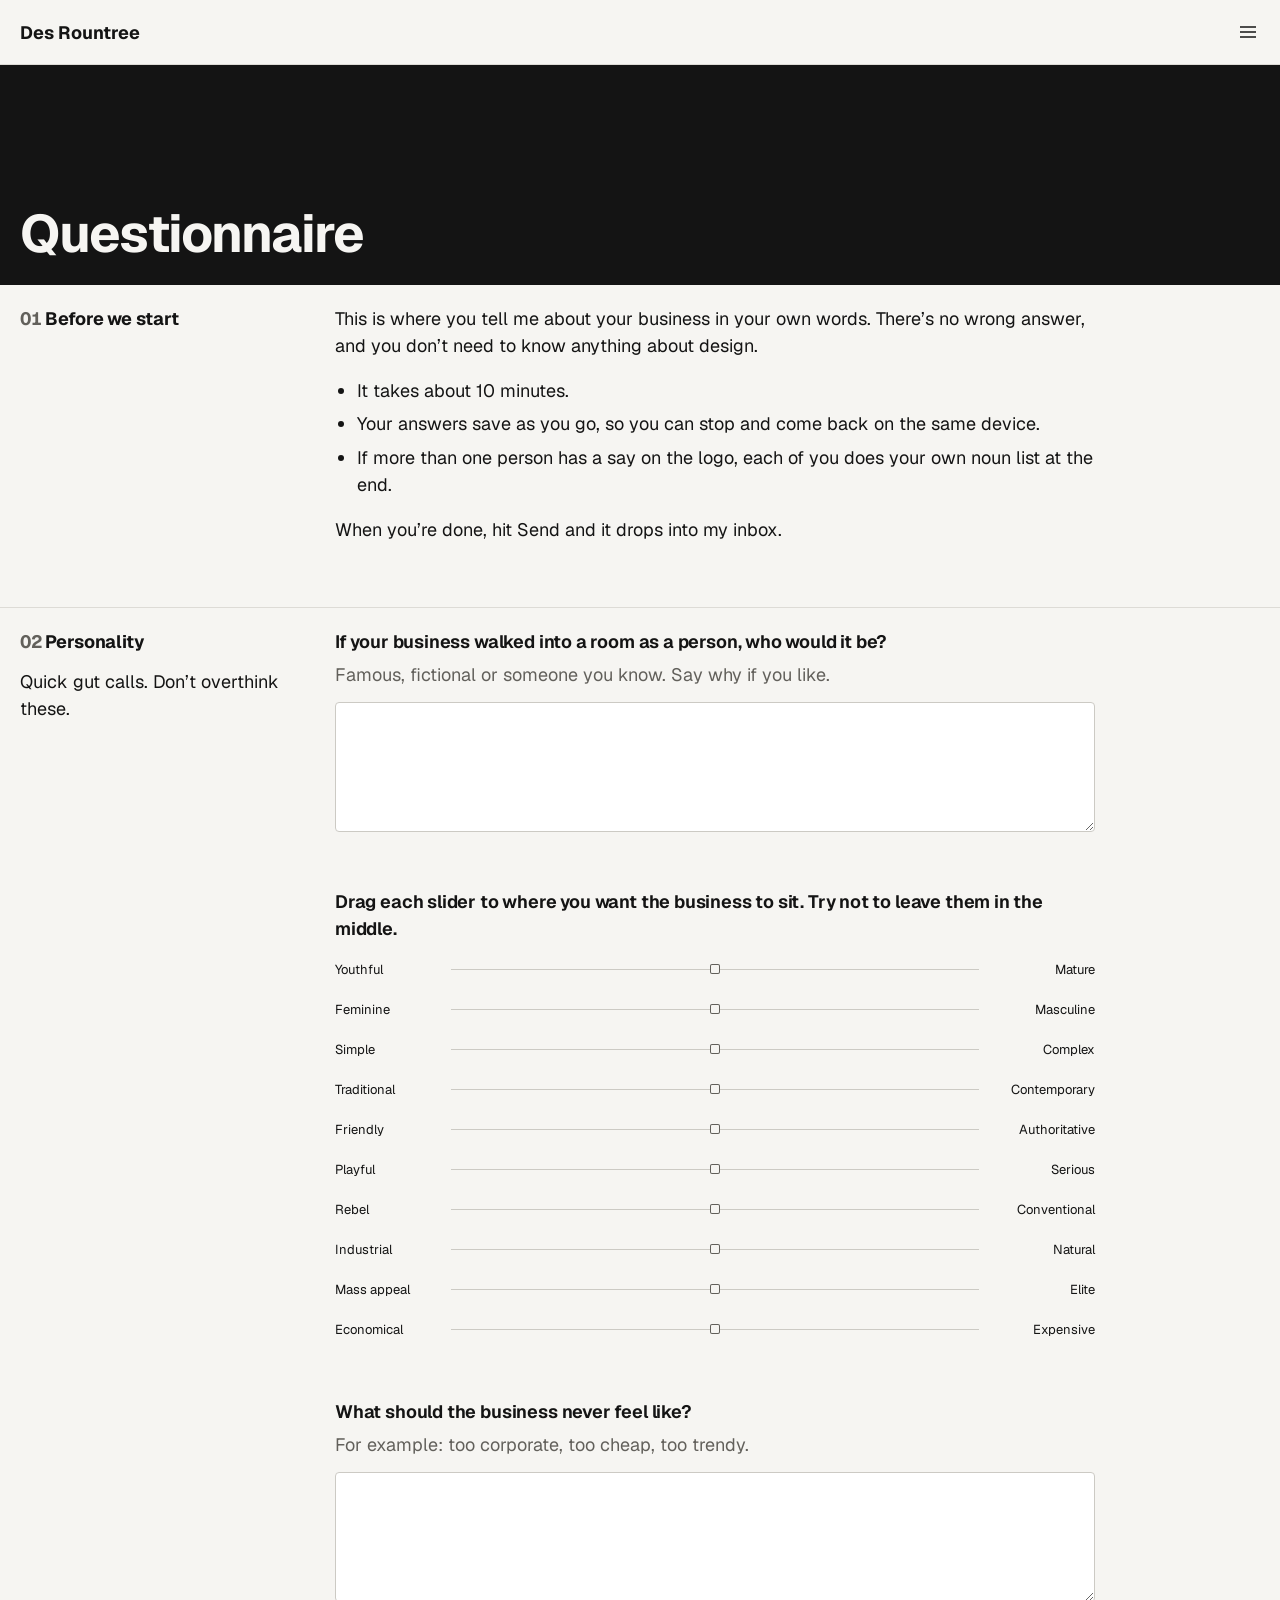
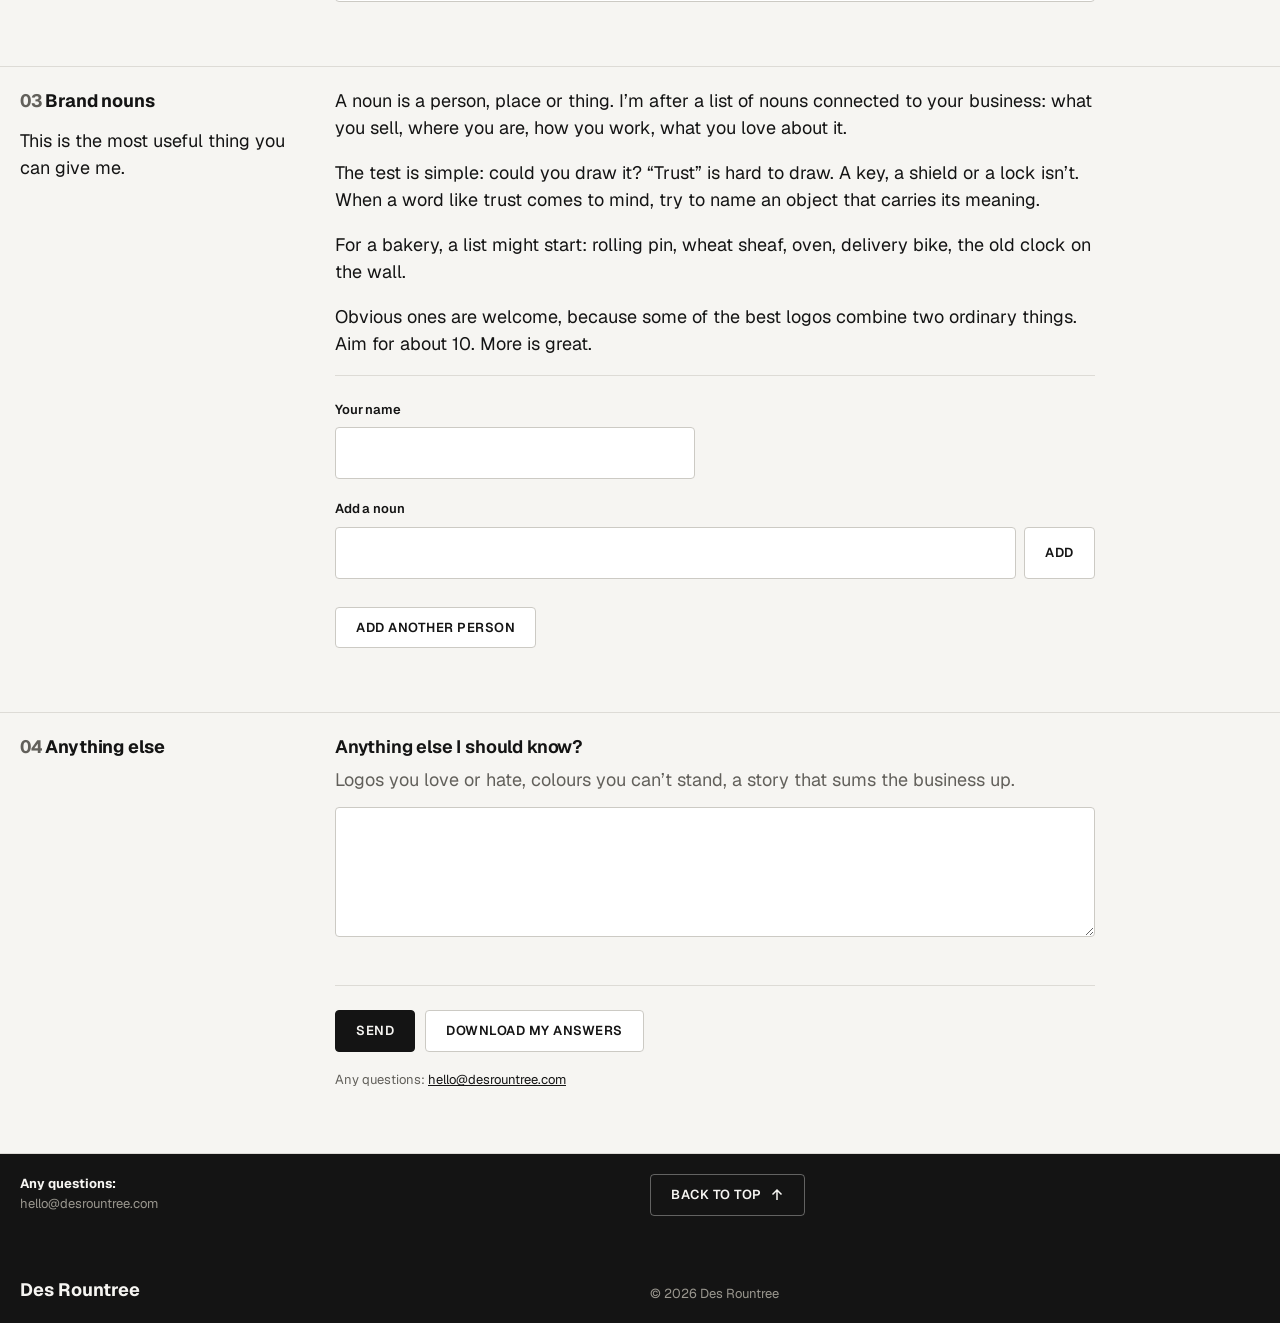
==== homework.html @ e690d0f8 "Three generic links: full, homework, meeting (demo retired) Co-Authored-By: Claude Opus 5.5 <noreply" ====
<!doctype html>
<html lang="en-AU">
<head>
<meta charset="utf-8">
<meta name="viewport" content="width=device-width, initial-scale=1">
<title>Questionnaire | Des Rountree</title>
<meta name="robots" content="noindex, nofollow">
<link rel="stylesheet" href="css/tokens.css"><link rel="stylesheet" href="css/guidelines.css"><link rel="stylesheet" href="css/questionnaire.css">
</head>
<body class="q-page q-page--homework">
<aside class="sidebar" id="sidebar"><div class="topbar"><a class="sidebar__logo" href="#page-header"><span class="logo-text">Des Rountree</span></a><button class="menu-toggle" aria-expanded="false" aria-controls="sidebar-panel" aria-label="Menu"><svg class="icon-open" viewBox="0 0 22 22" fill="none" stroke="currentColor" stroke-width="1.6" aria-hidden="true"><path d="M3 6h16M3 11h16M3 16h16"/></svg><svg class="icon-close" viewBox="0 0 22 22" fill="none" stroke="currentColor" stroke-width="1.6" aria-hidden="true"><path d="M5 5l12 12M17 5L5 17"/></svg></button></div><div class="sidebar__panel" id="sidebar-panel"><div class="docmeta"><p class="docmeta__title">Questionnaire</p><p class="q-saved" aria-live="polite"></p></div><nav class="nav" aria-label="Chapters"><ul><li class="nav__item is-active is-expanded"><div class="nav__head"><a class="nav__row" href="#page-header" aria-current="page"><span class="nav__num">01</span><span class="nav__sep">/</span><span class="nav__label">Questionnaire</span></a><button class="nav__chev" aria-expanded="true" aria-label="Show chapters"><svg viewBox="0 0 12 12" fill="none" stroke="currentColor" stroke-width="1.5" aria-hidden="true"><path d="M2 4.5l4 4 4-4"/></svg></button></div><ul class="nav__sub"><li><a href="#before-we-start">Before we start</a></li><li><a href="#personality">Personality</a></li><li><a href="#brand-nouns">Brand nouns</a></li><li><a href="#anything-else">Anything else</a></li></ul></li></ul></nav></div></aside>
<main class="content" id="main">
<header class="page-header" id="page-header"><div class="wrap"><h1>Questionnaire</h1></div></header>
<form class="qform" id="qform" novalidate autocomplete="off">
<section class="row q-chapter" id="before-we-start"><div class="wrap grid"><div class="row__text"><h2><span class="q-chapter__num">01</span> Before we start</h2></div><div class="row__block q-steps"><div class="q-step" data-step tabindex="-1"><p class="q-text">This is where you tell me about your business in your own words. There’s no wrong answer, and you don’t need to know anything about design.</p><ul class="q-bullets"><li>It takes about 10 minutes.</li><li>Your answers save as you go, so you can stop and come back on the same device.</li><li>If more than one person has a say on the logo, each of you does your own noun list at the end.</li></ul><p class="q-text">When you’re done, hit Send and it drops into my inbox.</p></div></div></div></section>
<section class="row q-chapter" id="personality"><div class="wrap grid"><div class="row__text"><h2><span class="q-chapter__num">02</span> Personality</h2><p class="q-intro">Quick gut calls. Don’t overthink these.</p></div><div class="row__block q-steps"><div class="q-step" data-step tabindex="-1"><div class="q-field"><label class="q-label" for="q-person">If your business walked into a room as a person, who would it be?</label><p class="q-hint" id="q-person-hint">Famous, fictional or someone you know. Say why if you like.</p><textarea id="q-person" name="person" rows="4" aria-describedby="q-person-hint"></textarea></div></div><div class="q-step" data-step tabindex="-1"><fieldset class="q-field"><legend class="q-label">Drag each slider to where you want the business to sit. Try not to leave them in the middle.</legend><div class="sliders q-sliders"><div class="slider q-slider is-untouched" style="--v: 50%"><span class="slider__label" id="q-sliders-0-l">Youthful</span><span class="slider__track q-range-wrap"><input class="q-range" type="range" min="0" max="100" step="1" value="50" name="sliders-0" data-left="Youthful" data-right="Mature" aria-labelledby="q-sliders-0-l q-sliders-0-r"><span class="slider__fill"></span><span class="slider__marker"></span><span class="q-range__pad" aria-hidden="true"></span></span><span class="slider__label slider__label--right" id="q-sliders-0-r">Mature</span></div><div class="slider q-slider is-untouched" style="--v: 50%"><span class="slider__label" id="q-sliders-1-l">Feminine</span><span class="slider__track q-range-wrap"><input class="q-range" type="range" min="0" max="100" step="1" value="50" name="sliders-1" data-left="Feminine" data-right="Masculine" aria-labelledby="q-sliders-1-l q-sliders-1-r"><span class="slider__fill"></span><span class="slider__marker"></span><span class="q-range__pad" aria-hidden="true"></span></span><span class="slider__label slider__label--right" id="q-sliders-1-r">Masculine</span></div><div class="slider q-slider is-untouched" style="--v: 50%"><span class="slider__label" id="q-sliders-2-l">Simple</span><span class="slider__track q-range-wrap"><input class="q-range" type="range" min="0" max="100" step="1" value="50" name="sliders-2" data-left="Simple" data-right="Complex" aria-labelledby="q-sliders-2-l q-sliders-2-r"><span class="slider__fill"></span><span class="slider__marker"></span><span class="q-range__pad" aria-hidden="true"></span></span><span class="slider__label slider__label--right" id="q-sliders-2-r">Complex</span></div><div class="slider q-slider is-untouched" style="--v: 50%"><span class="slider__label" id="q-sliders-3-l">Traditional</span><span class="slider__track q-range-wrap"><input class="q-range" type="range" min="0" max="100" step="1" value="50" name="sliders-3" data-left="Traditional" data-right="Contemporary" aria-labelledby="q-sliders-3-l q-sliders-3-r"><span class="slider__fill"></span><span class="slider__marker"></span><span class="q-range__pad" aria-hidden="true"></span></span><span class="slider__label slider__label--right" id="q-sliders-3-r">Contemporary</span></div><div class="slider q-slider is-untouched" style="--v: 50%"><span class="slider__label" id="q-sliders-4-l">Friendly</span><span class="slider__track q-range-wrap"><input class="q-range" type="range" min="0" max="100" step="1" value="50" name="sliders-4" data-left="Friendly" data-right="Authoritative" aria-labelledby="q-sliders-4-l q-sliders-4-r"><span class="slider__fill"></span><span class="slider__marker"></span><span class="q-range__pad" aria-hidden="true"></span></span><span class="slider__label slider__label--right" id="q-sliders-4-r">Authoritative</span></div><div class="slider q-slider is-untouched" style="--v: 50%"><span class="slider__label" id="q-sliders-5-l">Playful</span><span class="slider__track q-range-wrap"><input class="q-range" type="range" min="0" max="100" step="1" value="50" name="sliders-5" data-left="Playful" data-right="Serious" aria-labelledby="q-sliders-5-l q-sliders-5-r"><span class="slider__fill"></span><span class="slider__marker"></span><span class="q-range__pad" aria-hidden="true"></span></span><span class="slider__label slider__label--right" id="q-sliders-5-r">Serious</span></div><div class="slider q-slider is-untouched" style="--v: 50%"><span class="slider__label" id="q-sliders-6-l">Rebel</span><span class="slider__track q-range-wrap"><input class="q-range" type="range" min="0" max="100" step="1" value="50" name="sliders-6" data-left="Rebel" data-right="Conventional" aria-labelledby="q-sliders-6-l q-sliders-6-r"><span class="slider__fill"></span><span class="slider__marker"></span><span class="q-range__pad" aria-hidden="true"></span></span><span class="slider__label slider__label--right" id="q-sliders-6-r">Conventional</span></div><div class="slider q-slider is-untouched" style="--v: 50%"><span class="slider__label" id="q-sliders-7-l">Industrial</span><span class="slider__track q-range-wrap"><input class="q-range" type="range" min="0" max="100" step="1" value="50" name="sliders-7" data-left="Industrial" data-right="Natural" aria-labelledby="q-sliders-7-l q-sliders-7-r"><span class="slider__fill"></span><span class="slider__marker"></span><span class="q-range__pad" aria-hidden="true"></span></span><span class="slider__label slider__label--right" id="q-sliders-7-r">Natural</span></div><div class="slider q-slider is-untouched" style="--v: 50%"><span class="slider__label" id="q-sliders-8-l">Mass appeal</span><span class="slider__track q-range-wrap"><input class="q-range" type="range" min="0" max="100" step="1" value="50" name="sliders-8" data-left="Mass appeal" data-right="Elite" aria-labelledby="q-sliders-8-l q-sliders-8-r"><span class="slider__fill"></span><span class="slider__marker"></span><span class="q-range__pad" aria-hidden="true"></span></span><span class="slider__label slider__label--right" id="q-sliders-8-r">Elite</span></div><div class="slider q-slider is-untouched" style="--v: 50%"><span class="slider__label" id="q-sliders-9-l">Economical</span><span class="slider__track q-range-wrap"><input class="q-range" type="range" min="0" max="100" step="1" value="50" name="sliders-9" data-left="Economical" data-right="Expensive" aria-labelledby="q-sliders-9-l q-sliders-9-r"><span class="slider__fill"></span><span class="slider__marker"></span><span class="q-range__pad" aria-hidden="true"></span></span><span class="slider__label slider__label--right" id="q-sliders-9-r">Expensive</span></div></div></fieldset></div><div class="q-step" data-step tabindex="-1"><div class="q-field"><label class="q-label" for="q-never">What should the business never feel like?</label><p class="q-hint" id="q-never-hint">For example: too corporate, too cheap, too trendy.</p><textarea id="q-never" name="never" rows="4" aria-describedby="q-never-hint"></textarea></div></div></div></div></section>
<section class="row q-chapter" id="brand-nouns"><div class="wrap grid"><div class="row__text"><h2><span class="q-chapter__num">03</span> Brand nouns</h2><p class="q-intro">This is the most useful thing you can give me.</p></div><div class="row__block q-steps"><div class="q-step" data-step tabindex="-1"><p class="q-text">A noun is a person, place or thing. I’m after a list of nouns connected to your business: what you sell, where you are, how you work, what you love about it.</p><p class="q-text">The test is simple: could you draw it? “Trust” is hard to draw. A key, a shield or a lock isn’t. When a word like trust comes to mind, try to name an object that carries its meaning.</p><p class="q-text">For a bakery, a list might start: rolling pin, wheat sheaf, oven, delivery bike, the old clock on the wall.</p><p class="q-text">Obvious ones are welcome, because some of the best logos combine two ordinary things. Aim for about 10. More is great.</p><div class="q-field q-nouns" data-nouns="nouns"><div class="q-person" data-person><label class="q-label q-label--small q-person__label" for="q-nouns-name-1">Your name</label><input type="text" class="q-person__name" id="q-nouns-name-1" autocomplete="name" enterkeyhint="next"><ul class="q-nounlist" aria-label="Brand nouns"></ul><p class="q-count" aria-live="polite"></p><p class="q-nudge" role="status" hidden></p><label class="q-label q-label--small" for="q-nouns-add-1">Add a noun</label><div class="q-add"><input type="text" class="q-add__input" id="q-nouns-add-1" enterkeyhint="enter" autocomplete="off" autocapitalize="none"><button type="button" class="btn q-add__btn">Add</button></div></div><button type="button" class="btn q-another">Add another person</button></div></div></div></div></section>
<section class="row q-chapter" id="anything-else"><div class="wrap grid"><div class="row__text"><h2><span class="q-chapter__num">04</span> Anything else</h2></div><div class="row__block q-steps"><div class="q-step" data-step tabindex="-1"><div class="q-field"><label class="q-label" for="q-anything-else">Anything else I should know?</label><p class="q-hint" id="q-anything-else-hint">Logos you love or hate, colours you can’t stand, a story that sums the business up.</p><textarea id="q-anything-else" name="anything-else" rows="4" aria-describedby="q-anything-else-hint"></textarea></div><div class="q-send"><div class="q-send__buttons"><button type="button" class="btn btn--solid" data-send>Send</button><button type="button" class="btn" data-download>Download my answers</button></div><p class="q-status" role="status" aria-live="polite"></p><p class="q-contact">Any questions: <a href="mailto:hello@desrountree.com">hello@desrountree.com</a></p></div></div></div></div></section>
</form>
<section class="row q-thanks" id="q-thanks" hidden><div class="wrap grid"><div class="row__block q-steps"><p class="q-thanks__text">Thanks, that’s with me now. I’ll be in touch.</p></div></div></section>
<nav class="q-stepper" aria-label="Questions"><button type="button" class="btn" data-back>Back</button><span class="q-stepper__mid"><span class="q-stepper__count" aria-live="polite"></span><span class="q-saved"></span></span><button type="button" class="btn btn--solid" data-next>Next</button></nav>
<footer class="footer"><div class="wrap"><div class="footer__row"><div class="footer__contact"><div><h3>Any questions:</h3><a href="mailto:hello@desrountree.com">hello@desrountree.com</a></div></div><a class="btn btn--dark footer__back" href="#page-header">Back to top<svg viewBox="0 0 14 14" fill="none" stroke="currentColor" stroke-width="1.5" aria-hidden="true"><path d="M7 12V2M2.5 6.5L7 2l4.5 4.5"/></svg></a></div><div class="footer__row"><div class="footer__logo"><span class="logo-text">Des Rountree</span></div><p class="footer__rights">© 2026 Des Rountree</p></div></div></footer>
</main>
<script type="application/json" id="q-data">{"mode": "homework", "heading": "Questionnaire answers", "file": "questionnaire-answers", "subject": "Questionnaire answers", "send": {"endpoint": "https://api.web3forms.com/submit", "fields": {"access_key": "7a943095-b87e-4034-aff5-a82986df2233", "from_name": "Questionnaire"}, "subject_field": "subject"}, "nudge_words": ["trust", "quality", "value", "heritage", "luxury", "honest", "premium", "classic", "modern"], "strings": {"send": "Send", "download": "Download my answers", "meeting_download": "Download answers", "sending": "Sending...", "thanks": "Thanks, that’s with me now. I’ll be in touch.", "failed": "That didn’t go through. Download your answers and email them to hello@desrountree.com instead.", "sent_before": "Sent. Change anything and send it again if you like.", "downloaded": "Downloaded as {file}.", "saved": "Saved", "next": "Next", "back": "Back", "step": "{n} of {total}", "your_name": "Your name", "extra_name": "Name", "add_noun": "Add a noun", "add": "Add", "another": "Add another person", "remove_person": "Remove this person", "remove_confirm": "Remove {name} and their list?", "duplicate": "“{word}” is already on the list.", "remove_noun": "Remove {noun}", "count_one": "1 noun", "count": "{n} nouns", "nudge": "“{word}” is hard to draw. Keep it, and add an object that says it to you.", "no_answer": "(no answer)", "not_set": "not set", "slider_key": "0 is the left word, 100 the right word"}, "cross": "<svg viewBox=\"0 0 12 12\" fill=\"none\" stroke=\"currentColor\" stroke-width=\"1.5\" aria-hidden=\"true\"><path d=\"M3 3l6 6M9 3L3 9\"/><\/svg>", "chapters": [{"n": 1, "title": "Before we start", "questions": []}, {"n": 2, "title": "Personality", "questions": [{"id": "person", "type": "long", "label": "If your business walked into a room as a person, who would it be?", "options": [], "other": "", "pairs": []}, {"id": "sliders", "type": "sliders", "label": "Drag each slider to where you want the business to sit. Try not to leave them in the middle.", "options": [], "other": "", "pairs": [["Youthful", "Mature"], ["Feminine", "Masculine"], ["Simple", "Complex"], ["Traditional", "Contemporary"], ["Friendly", "Authoritative"], ["Playful", "Serious"], ["Rebel", "Conventional"], ["Industrial", "Natural"], ["Mass appeal", "Elite"], ["Economical", "Expensive"]]}, {"id": "never", "type": "long", "label": "What should the business never feel like?", "options": [], "other": "", "pairs": []}]}, {"n": 3, "title": "Brand nouns", "questions": [{"id": "nouns", "type": "nouns", "label": "Brand nouns", "options": [], "other": "", "pairs": []}]}, {"n": 4, "title": "Anything else", "questions": [{"id": "anything-else", "type": "long", "label": "Anything else I should know?", "options": [], "other": "", "pairs": []}]}]}</script>
<script src="js/nav.js"></script>
<script src="js/questionnaire.js"></script>
</body>
</html>
---- css/tokens.css ----
/* ==========================================================================
   TOKENS: the skin of the site.
   Every colour, font and size the site uses is set here and nowhere else.
   A client does not edit this file. Put their values in
   clients/<client>/tokens.json and the build adds them at the bottom,
   where they win over these defaults.
   ========================================================================== */

@font-face {
  font-family: "Geist";
  src: url("../fonts/Geist-Variable.woff2") format("woff2");
  font-weight: 100 900;
  font-style: normal;
  font-display: swap;
}
@font-face {
  font-family: "Geist Mono";
  src: url("../fonts/GeistMono-Variable.woff2") format("woff2");
  font-weight: 100 900;
  font-style: normal;
  font-display: swap;
}

:root {
  /* ---- Type ------------------------------------------------------------ */
  --font-sans: "Geist", -apple-system, "Segoe UI", Helvetica, Arial, sans-serif; /* everything */
  --font-mono: "Geist Mono", ui-monospace, Menlo, Consolas, monospace;           /* labels, HEX values, specs */

  /* ONE number sets the size of all reading text.
     1   = the original template (12px body, small)
     1.5 = 18px body (the house default)
     Nothing in the grid depends on this, so any value is safe. */
  --type-scale: 1.5;

  --fs-body:  calc(12px * var(--type-scale));   /* paragraphs, row titles */
  --lh-body:  1.5;
  --fs-h2:    calc(22px * var(--type-scale));   /* "Introduction", prev/next titles */
  --fs-hero:  calc(35px * var(--type-scale));   /* "01 Logo" on the coloured header */
  --fs-word:  calc(35px * var(--type-scale));   /* big words in the keyword lists */
  --fs-chrome: calc(12px + (var(--type-scale) - 1) * 2px); /* menu, buttons, labels: stays small */

  --weight-regular: 400;
  --weight-medium: 500;
  --weight-bold: 650;

  /* ---- Colour: the site itself (not the client's palette) --------------- */
  --c-ground:       #F6F5F2;  /* page background */
  --c-surface:      #FFFFFF;  /* cards, buttons */
  --c-ink:          #141414;  /* main text */
  --c-muted:        #62605B;  /* secondary text */
  --c-rule:         #DDDBD6;  /* hairlines between rows */
  --c-panel-border: #CCCAC4;  /* border around image panels */
  --c-panel-fill:   #E9E7E2;  /* empty image placeholder */
  --c-prevnext:     #ECEAE5;  /* previous / next strip */
  --c-accent:       #141414;  /* slider markers, active menu item */
  --c-header:       #141414;  /* coloured header on every page (override per page in content.json) */
  --c-header-text:  #F6F5F2;
  --c-footer:       #141414;
  --c-footer-text:  #F6F5F2;
  --c-footer-muted: #9A978F;

  /* ---- Shape ----------------------------------------------------------- */
  --radius-button: 4px;
  --radius-pill: 100px;
  --radius-menu: 10px;
  --shadow-menu: 0 16px 30px -12px rgb(0 0 0 / .18);

  /* ---- Layout (measured from the reference, change with care) ---------- */
  --sidebar-w: 280px;
  --content-max: 1400px;
  --gutter: 20px;
  --row-gap: 20px;
  --row-pad-bottom: 80px;
  --header-h: 220px;        /* coloured header on every page but the first */
  --header-h-home: 589px;   /* taller header on the first page */
  --panel-ratio: 1.61;
  --topbar-h: 64px;
}
---- css/guidelines.css ----
/* ==========================================================================
   GUIDELINES: layout + components.
   Reads tokens only (tokens.css). No raw colours in this file.
   Breakpoints match the reference: desktop >= 1400, tablet 810-1399, phone < 810.
   ========================================================================== */

*, *::before, *::after { box-sizing: border-box; }
html { scroll-behavior: smooth; scroll-padding-top: 20px; -webkit-text-size-adjust: 100%; }
body {
  margin: 0;
  background: var(--c-ground);
  color: var(--c-ink);
  font-family: var(--font-sans);
  font-size: var(--fs-body);
  line-height: var(--lh-body);
  font-weight: var(--weight-regular);
  -webkit-font-smoothing: antialiased;
  text-rendering: optimizeLegibility;
}
img, svg { display: block; max-width: 100%; }
a { color: inherit; }
h1, h2, h3, h4, p, ul, ol { margin: 0; }
ul, ol { padding: 0; list-style: none; }
button { font: inherit; color: inherit; background: none; border: 0; padding: 0; cursor: pointer; }
.visually-hidden { position: absolute; width: 1px; height: 1px; overflow: hidden; clip: rect(0 0 0 0); white-space: nowrap; }

/* ---- Small text used by the chrome (menu, buttons, labels) ------------- */
.chrome { font-size: var(--fs-chrome); line-height: 1.2; }
.mono { font-family: var(--font-mono); }

/* ---- Buttons ------------------------------------------------------------ */
.btn {
  display: inline-flex; align-items: center; gap: 8px;
  min-height: 38px; padding: 12px 20px;
  background: var(--c-surface); color: var(--c-ink);
  border: 1px solid var(--c-panel-border); border-radius: var(--radius-button);
  font-size: var(--fs-chrome); font-weight: 600; letter-spacing: 0.04em; line-height: 1.2;
  text-transform: uppercase; text-decoration: none; white-space: nowrap;
  transition: border-color .15s, background .15s;
}
.btn:hover { border-color: var(--c-ink); }
.btn svg { width: 14px; height: 14px; flex: none; }
.btn--dark { background: transparent; color: var(--c-footer-text); border-color: color-mix(in srgb, var(--c-footer-text) 35%, transparent); }
.btn--dark:hover { border-color: var(--c-footer-text); }

/* ==========================================================================
   SIDEBAR (desktop) / TOP BAR + MENU (tablet, phone)
   ========================================================================== */
.sidebar {
  position: fixed; top: 0; left: 0; z-index: 10;
  width: var(--sidebar-w); height: 100vh;
  background: var(--c-ground);
  border-right: 1px solid var(--c-rule);
  display: flex; flex-direction: column;
  overflow-y: auto; overscroll-behavior: contain;
}
.topbar { display: flex; align-items: center; justify-content: space-between; }
.sidebar__logo { display: block; padding: 37px var(--gutter); text-decoration: none; color: var(--c-ink); }
.sidebar > .topbar { border-bottom: 1px solid var(--c-rule); }
.sidebar__logo img, .sidebar__logo svg { height: 50px; width: auto; max-width: 172px; object-fit: contain; object-position: left center; }
.logo-text { font-weight: 700; font-size: var(--fs-body); }
.logo--reverse { filter: brightness(0) invert(1); }  /* main logo shown in white on a dark footer */
.menu-toggle { display: none; width: 44px; height: 44px; align-items: center; justify-content: center; margin-right: -10px; }
.menu-toggle svg { width: 22px; height: 22px; }
.menu-toggle .icon-close { display: none; }
.sidebar.is-open .menu-toggle .icon-open { display: none; }
.sidebar.is-open .menu-toggle .icon-close { display: block; }

.sidebar__panel { display: flex; flex-direction: column; flex: 1; }
.docmeta { padding: var(--gutter); display: grid; gap: 4px; border-bottom: 1px solid var(--c-rule); }
.docmeta p { font-size: var(--fs-chrome); line-height: 1.5; color: var(--c-muted); }
.docmeta .docmeta__title { color: var(--c-ink); font-weight: 700; }

.nav { padding: 12px 8px; flex: 0 0 auto; border-bottom: 1px solid var(--c-rule); }
.nav__item { margin-bottom: 0; }
.nav__head { display: flex; align-items: center; border: 1px solid transparent; border-radius: var(--radius-button); }
.nav__item.is-active > .nav__head { border-color: var(--c-panel-border); background: var(--c-surface); }
.nav__row {
  flex: 1; display: flex; align-items: baseline; gap: 0;
  padding: 8px 0 8px 12px;
  font-size: var(--fs-chrome); line-height: 1.2; text-decoration: none; color: var(--c-ink);
}
.nav__num, .nav__sep { color: var(--c-muted); font-variant-numeric: tabular-nums; }
.nav__sep { padding: 0 8px; }
.nav__item.is-active .nav__row { font-weight: 600; }
.nav__item.is-active .nav__num, .nav__item.is-active .nav__sep { color: var(--c-ink); }
.nav__row:hover .nav__label { text-decoration: underline; text-underline-offset: 3px; }
.nav__chev { width: 44px; height: 32px; display: flex; align-items: center; justify-content: center; color: var(--c-muted); }
.nav__chev svg { width: 12px; height: 12px; transition: transform .2s; }
.nav__item.is-expanded .nav__chev svg { transform: rotate(180deg); }
.nav__chev[hidden] { display: none; }
.nav__sub { display: none; padding: 6px 0 10px; }
.nav__item.is-expanded .nav__sub { display: block; }
.nav__sub a {
  display: block; padding: 6px 12px 6px 52px;
  font-size: var(--fs-chrome); line-height: 1.3; color: var(--c-muted); text-decoration: none;
}
.nav__sub a:hover, .nav__sub a.is-current { color: var(--c-ink); }
.nav__sub a.is-current { font-weight: 600; }
.sidebar__bottom { padding: var(--gutter); margin-top: auto; border-top: 1px solid var(--c-rule); display: grid; gap: 10px; }
.nav__chev--static { cursor: default; }
.sidebar__bottom .btn { width: 100%; justify-content: space-between; }

/* ==========================================================================
   CONTENT COLUMN
   ========================================================================== */
.content { padding-left: var(--sidebar-w); min-height: 100vh; }
.wrap { max-width: var(--content-max); padding: 0 var(--gutter); }

/* ---- Coloured page header ----------------------------------------------- */
.page-header {
  height: var(--header-h);
  background: var(--page-header-bg, var(--c-header));
  color: var(--page-header-text, var(--c-header-text));
  display: flex; align-items: flex-end;
}
.page-header--home { height: var(--header-h-home); }
.page-header .wrap { width: 100%; padding-bottom: var(--gutter); }
.page-header h1 { font-size: var(--fs-hero); line-height: 1.2; font-weight: 700; letter-spacing: -0.02em; }

/* ---- Rows: the 4-track grid every section sits on ------------------------ */
.row { border-bottom: 1px solid var(--c-rule); }
.grid {
  display: grid;
  grid-template-columns: repeat(4, minmax(50px, 1fr));
  gap: var(--row-gap);
  padding-top: var(--gutter);
  padding-bottom: var(--gutter);
}
.row--intro .grid { padding-bottom: var(--row-pad-bottom); }
.row__text { grid-column: 1; display: flex; flex-direction: column; gap: 3px; min-width: 0; }
.row__text h3 { font-size: var(--fs-body); line-height: var(--lh-body); font-weight: 700; letter-spacing: -0.01em; }
.row__text p { color: var(--c-ink); }
.row__text p + p { margin-top: .75em; }
.row__block { grid-column: 2 / span 3; min-width: 0; }

.row--intro h2 { grid-column: 1; font-size: var(--fs-h2); line-height: 1.2; font-weight: 700; letter-spacing: -0.01em; }
.row--intro .row__block { display: flex; flex-direction: column; align-items: flex-start; gap: var(--gutter); }
.row--intro .row__block p { max-width: 80%; text-wrap: balance; }

/* Spec lists inside the text column (Grid & Layout rows) */
.speclist { margin-top: 1em; font-family: var(--font-mono); font-size: var(--fs-chrome); line-height: 1.6; color: var(--c-muted); }
.speclist strong { display: block; color: var(--c-ink); font-weight: 600; }
.speclist + .speclist { margin-top: 1em; }

/* ==========================================================================
   COMPONENTS (one per row type in content.json)
   ========================================================================== */

/* prose: optional sub-title + paragraphs */
.prose { max-width: 80%; }
.prose h4 { font-size: var(--fs-body); font-weight: 700; margin-bottom: 1em; }
.prose p + p { margin-top: 1em; }

/* two-col: named items split into two columns */
.twocol { display: grid; grid-template-columns: 1fr 1fr; gap: var(--row-gap); }
.twocol__col { display: grid; gap: 1.5em; align-content: start; }
.twocol__name { font-weight: 700; display: block; }

/* image panel: the workhorse (aspect 1.61, hairline border) */
.panel {
  aspect-ratio: var(--panel-ratio);
  border: 1px solid var(--c-panel-border);
  background: var(--c-panel-fill);
  overflow: hidden; position: relative;
}
.panel > img, .panel > svg { width: 100%; height: 100%; object-fit: cover; }
.panel figcaption, .photo-grid figcaption { position: absolute; left: 12px; bottom: 10px; font-size: var(--fs-chrome); color: var(--c-muted); }
figure { margin: 0; }

/* download cards */
.cards { display: grid; grid-template-columns: repeat(2, minmax(200px, 1fr)); gap: var(--row-gap); }
.card {
  background: var(--c-surface); border: 1px solid var(--c-rule);
  padding: var(--gutter); display: flex; flex-direction: column; align-items: flex-start; gap: 8px;
}
.card h3 { font-size: var(--fs-body); font-weight: 700; }
.card p { margin-bottom: 24px; }
.card .btn { margin-top: auto; }

/* tone sliders */
.sliders { display: grid; gap: 16px; padding-top: 4px; }
.slider { display: grid; grid-template-columns: 100px 1fr 100px; align-items: center; gap: 16px; min-height: 24px; }
.slider__label { font-size: var(--fs-chrome); line-height: 1.2; }
.slider__label--right { text-align: right; }
.slider__track { position: relative; height: 1px; background: var(--c-panel-border); }
.slider__fill { position: absolute; left: 0; top: 0; height: 1px; width: var(--v); background: var(--c-accent); }
.slider__marker {
  position: absolute; top: -5px; left: clamp(0px, calc(var(--v) - 5px), calc(100% - 10px));
  width: 10px; height: 10px; border-radius: 2px; background: var(--c-accent);
}

/* keyword stack */
.keywords { display: flex; flex-direction: column; gap: 40px; }
.keywords > div { display: flex; gap: var(--row-gap); align-items: flex-start; }
.keywords > div > * { flex: 1 0 0; min-width: 0; }
.keywords__word { display: block; font-size: var(--fs-word); line-height: 1.1; font-weight: var(--weight-medium); letter-spacing: -0.02em; }

/* type specimen */
.specimen__family { font-size: calc(64px * (1 + (var(--type-scale) - 1) * 0.5)); line-height: 1.1; font-weight: var(--weight-regular); letter-spacing: -0.02em; overflow-wrap: break-word; }
.specimen__weights { display: grid; grid-template-columns: repeat(4, minmax(0, 1fr)); gap: 24px; margin-top: 100px; }
.specimen__col p { font-size: var(--fs-body); line-height: 1.4; overflow-wrap: break-word; }
.specimen__col p + p { margin-top: 10px; }
.specimen__col .specimen__label { font-size: var(--fs-body); color: var(--c-ink); margin-bottom: 20px; overflow-wrap: break-word; }

/* type hierarchy */
.hierarchy__level { display: grid; grid-template-columns: minmax(0, 1fr) auto; gap: var(--row-gap); padding: 24px 0; border-bottom: 1px solid var(--c-rule); align-items: start; }
.hierarchy__level:first-child { padding-top: 0; }
.hierarchy__level:last-child { border-bottom: 0; padding-bottom: 0; }
.hierarchy__level:has(.cta-preview) { align-items: center; }
.hierarchy__sample { overflow-wrap: anywhere; min-width: 0; }
.hierarchy__specs { display: grid; grid-template-columns: 190px 110px; gap: 24px; font-size: var(--fs-chrome); line-height: 1.6; }
.hierarchy__specs strong { display: block; font-weight: 700; }
.hierarchy__specs span { display: block; color: var(--c-muted); }
.cta-preview {
  display: inline-flex; align-items: center; padding: 16px 28px; border-radius: var(--radius-pill);
  background: var(--c-ink); color: var(--c-ground); text-transform: uppercase; letter-spacing: .04em;
}

/* colour swatches */
.swatches { display: flex; height: 500px; }
.swatch {
  flex: 1 1 0; min-width: 0; padding: var(--gutter);
  display: flex; flex-direction: column; justify-content: space-between;
  background: var(--sw); color: var(--sw-text);
  font-size: var(--fs-chrome); line-height: 1.5;
}
.swatch__name { font-weight: 700; font-family: var(--font-sans); }
.swatch__values { font-family: var(--font-mono); white-space: nowrap; }
.swatch--edge, .pairing--edge { box-shadow: inset 0 0 0 1px var(--c-rule); }

/* colour pairings */
.pairings { display: grid; grid-template-columns: repeat(5, minmax(0, 1fr)); grid-auto-rows: 250px; }
.pairing {
  background: var(--pg); color: var(--pg-text); padding: var(--gutter);
  display: flex; flex-direction: column; justify-content: flex-start;
  font-size: var(--fs-chrome); font-weight: 700; min-width: 0;
}
.pairing__swatch { flex: 1; display: flex; flex-direction: column; align-items: center; justify-content: center; }
.pairing__circle {
  width: 90px; height: 90px; border-radius: 50%; background: var(--pc); color: var(--pc-text);
  display: flex; align-items: center; justify-content: center; text-align: center; padding: 0;
  font-size: var(--fs-chrome); line-height: 1.15; white-space: nowrap;
}

/* photo grid: 3 x 3, seven images, two tall */
.photo-grid {
  display: grid; gap: 15px; aspect-ratio: var(--panel-ratio);
  grid-template-columns: repeat(3, minmax(0, 1fr)); grid-template-rows: repeat(3, minmax(0, 1fr));
  grid-template-areas: "a b c" "d e c" "d f g";
}
.photo-grid figure { position: relative; overflow: hidden; background: var(--c-panel-fill); min-height: 0; }
.photo-grid figure:has(> svg) { border: 1px solid var(--c-panel-border); }  /* only empty slots get a border */
.photo-grid figure > img, .photo-grid figure > svg { width: 100%; height: 100%; object-fit: cover; }
.photo-grid figure:nth-child(1) { grid-area: a; } .photo-grid figure:nth-child(2) { grid-area: b; }
.photo-grid figure:nth-child(3) { grid-area: c; } .photo-grid figure:nth-child(4) { grid-area: d; }
.photo-grid figure:nth-child(5) { grid-area: e; } .photo-grid figure:nth-child(6) { grid-area: f; }
.photo-grid figure:nth-child(7) { grid-area: g; }

/* ==========================================================================
   PREVIOUS / NEXT + FOOTER
   ========================================================================== */
.prevnext { display: flex; border-top: 1px solid var(--c-rule); margin-top: 160px; }
.prevnext a {
  flex: 1 0 0; min-height: 130px; padding: var(--gutter);
  background: var(--c-prevnext); text-decoration: none;
  display: flex; flex-direction: column; justify-content: flex-start; gap: 14px;
}
.prevnext a + a { border-left: 1px solid var(--c-rule); }
.prevnext a:hover { background: var(--c-rule); }
.prevnext__title { font-size: var(--fs-h2); line-height: 1.2; font-weight: 700; letter-spacing: -0.01em; }
.prevnext__hint { font-size: var(--fs-chrome); color: var(--c-muted); text-transform: uppercase; letter-spacing: .04em; }
.prevnext svg { width: 18px; height: 18px; }
.prevnext .is-prev svg { transform: rotate(180deg); }

.footer { background: var(--c-footer); color: var(--c-footer-text); }
.footer .wrap { padding-top: var(--gutter); padding-bottom: var(--gutter); display: grid; gap: 60px; }
.footer__row { display: grid; grid-template-columns: 1fr 1fr; gap: var(--row-gap); align-items: start; }
.footer__contact { display: grid; gap: 14px; font-size: var(--fs-chrome); line-height: 1.5; }
.footer__contact h3 { font-size: var(--fs-chrome); font-weight: 700; }
.footer__contact a, .footer__contact p { color: var(--c-footer-muted); text-decoration: none; }
.footer__contact a:hover { color: var(--c-footer-text); }
.footer__logo { color: var(--c-footer-text); }
.footer__logo img, .footer__logo svg { height: 35px; width: auto; max-width: 200px; object-fit: contain; object-position: left center; }
.footer__rights { font-size: var(--fs-chrome); color: var(--c-footer-muted); align-self: end; }
.footer__back { justify-self: start; }

.changelog { font-size: var(--fs-chrome); line-height: 1.6; }
.changelog li { display: grid; grid-template-columns: 7em 1fr; gap: 12px; padding: 8px 0; border-bottom: 1px solid var(--c-rule); }
.changelog li:first-child { padding-top: 0; }
.changelog li:last-child { border-bottom: 0; padding-bottom: 0; }

/* ==========================================================================
   TABLET: below 1400px the sidebar becomes a sticky top bar + menu
   ========================================================================== */
@media screen and (max-width: 1399.98px) {
  html { scroll-padding-top: calc(var(--topbar-h) + 20px); }
  .row--intro h2, .prevnext__title { font-size: clamp(24px, 2.2vw + 12px, var(--fs-h2)); overflow-wrap: break-word; }
  .sidebar > .topbar { border-bottom: 0; }
  .sidebar {
    position: sticky; width: 100%; height: auto; overflow: visible;
    border-right: 0; border-bottom: 1px solid var(--c-rule);
  }
  .topbar { height: var(--topbar-h); padding: 0 var(--gutter); }
  .sidebar__logo { padding: 0; }
  .sidebar__logo img, .sidebar__logo svg { height: 34px; }
  .menu-toggle { display: flex; }
  .sidebar__panel {
    display: none; position: absolute; top: var(--topbar-h); left: 0; right: 0;
    background: var(--c-ground); border-bottom: 1px solid var(--c-rule);
    box-shadow: var(--shadow-menu);
    max-height: calc(100vh - var(--topbar-h)); max-height: calc(100dvh - var(--topbar-h)); overflow-y: auto; overscroll-behavior: contain;
  }
  .sidebar.is-open .sidebar__panel { display: flex; }
  .content { padding-left: 0; }
  .swatches { height: 440px; }
  .swatch { padding: 14px; }
  .swatch__values { white-space: normal; }
  .pairings { grid-auto-rows: 200px; }
  .specimen__weights { grid-template-columns: repeat(2, minmax(0, 1fr)); row-gap: 40px; margin-top: 80px; }
}

/* Narrow tablets (810-959): the heading column is too thin for 18px text, so every
   content row stacks. From 960 up rows sit side by side, as the reference does. */
@media screen and (min-width: 810px) and (max-width: 959.98px) {
  .row:not(.row--intro) .grid:has(> .row__block) > :is(.row__text, .row__block) { grid-column: 1 / -1; }
}

/* ==========================================================================
   PHONE: below 810px everything stacks into one column
   ========================================================================== */
@media screen and (max-width: 809.98px) {
  .grid { grid-template-columns: 1fr; }
  .page-header h1 { font-size: clamp(30px, 9vw, calc(var(--fs-hero) * 0.66)); overflow-wrap: break-word; }
  .card .btn { white-space: normal; max-width: 100%; }
  .keywords__word { font-size: clamp(36px, 12vw, var(--fs-word)); overflow-wrap: break-word; }
  .swatches { display: grid; grid-template-columns: repeat(2, minmax(0, 1fr)); grid-auto-rows: minmax(0, 1fr); height: 500px; }
  .specimen__col p:not(.specimen__label) { font-size: clamp(14px, 4.1vw, var(--fs-body)); }
  .keywords > div { flex-direction: column; }
  .twocol { row-gap: 1.5em; }
  .row__text, .row__block, .row--intro h2 { grid-column: 1; }
  .prose { max-width: none; }
  .cards, .twocol { grid-template-columns: 1fr; }
  .pairings { grid-template-columns: repeat(2, minmax(0, 1fr)); grid-auto-rows: 176px; }
  .specimen__family { font-size: clamp(36px, 12vw, 64px); }
  .hierarchy__specs { grid-template-columns: 1fr 1fr; column-gap: var(--row-gap); }
  .slider { grid-template-columns: 1fr 1fr; grid-template-areas: "l r" "t t"; row-gap: 10px; column-gap: 10px; }
  .slider__label { grid-area: l; }
  .slider__label--right { grid-area: r; }
  .slider__track { grid-area: t; }
  .sliders { gap: 22px; }
  .hierarchy__level { grid-template-columns: 1fr; }
  .prevnext { flex-direction: column; }
  .prevnext a + a { border-left: 0; border-top: 1px solid var(--c-rule); }
  .footer__row { gap: var(--gutter); }
}

/* ==========================================================================
   PRINT: every page prints clean to PDF
   ========================================================================== */
@media print {
  .sidebar, .prevnext, .footer__back { display: none !important; }
  .content { padding-left: 0; }
  .page-header { height: auto; min-height: 160px; -webkit-print-color-adjust: exact; print-color-adjust: exact; }
  :root { --type-scale: 1; }
  .row { break-inside: auto; }
  .row__text h3, .row--intro h2 { break-after: avoid; }
  .swatch, .pairing, .card, .panel, .hierarchy__level, .specimen__col, .keywords > *, .photo-grid, .slider { break-inside: avoid; }
  .prevnext { margin-top: 0; }
  .swatch, .pairing, .pairing__circle, .footer { -webkit-print-color-adjust: exact; print-color-adjust: exact; }
  html { scroll-behavior: auto; }
}
---- css/questionnaire.css ----
/* ==========================================================================
   QUESTIONNAIRE: the form components, on top of guidelines.css.
   Reads tokens only (tokens.css). No raw colours in this file.
   Desktop and tablet show every chapter on one page; phones (< 810px) show
   one question per screen, with Back and Next (questionnaire.js sets .is-stepped).
   ========================================================================== */

.q-page [hidden] { display: none !important; }

/* ---- Chapters: the guidelines row grid, title on the left ----------------- */
/* chapter titles use the guidelines' row-title size ("Overview"), not the big "Introduction" size:
   seven of them on one page would shout */
.q-chapter .row__text h2 { font-size: var(--fs-body); line-height: var(--lh-body); font-weight: 700; letter-spacing: -0.01em; }
/* on a phone each screen holds one chapter, so its title keeps the larger size it started with (Des, 25 Sep) */
body.is-stepped .q-chapter .row__text h2 { font-size: clamp(24px, 2.2vw + 12px, var(--fs-h2)); line-height: 1.2; }
.q-chapter__num { color: var(--c-muted); font-variant-numeric: tabular-nums; }
.q-intro { margin-top: .6em; }
.q-chapter .grid { padding-bottom: 64px; }
.q-steps { display: grid; gap: 56px; max-width: 760px; }
.q-step { min-width: 0; outline: none; }
.q-text + .q-text, .q-text + .q-bullets, .q-bullets + .q-text, .q-text + .q-field { margin-top: 1em; }
.q-bullets { list-style: disc; padding-left: 1.2em; }
.q-bullets li + li { margin-top: .35em; }
.q-bullets + .q-text { margin-top: 1em; }

/* ---- One question ----------------------------------------------------------- */
.q-field { border: 0; margin: 0; padding: 0; min-width: 0; }
.q-label { display: block; padding: 0; margin-bottom: 12px; font-weight: 650; letter-spacing: -0.01em; }
.q-label--small { font-size: var(--fs-chrome); font-weight: 600; margin-bottom: 8px; }
.q-hint { color: var(--c-muted); margin: -6px 0 14px; }

.qform textarea, .qform input[type="text"] {
  display: block; width: 100%;
  font: inherit; color: var(--c-ink); line-height: 1.45;
  background: var(--c-surface);
  border: 1px solid var(--c-panel-border); border-radius: var(--radius-button);
  padding: 12px 14px;
  transition: border-color .15s;
}
.qform textarea { min-height: 7.2em; resize: vertical; overflow: hidden; }
.qform textarea:hover, .qform input[type="text"]:hover { border-color: var(--c-muted); }
.qform textarea:focus, .qform input[type="text"]:focus { border-color: var(--c-ink); outline: none; }
.q-page :focus-visible { outline: 2px solid var(--c-ink); outline-offset: 2px; }
.qform textarea:focus-visible, .qform input[type="text"]:focus-visible { outline: 1px solid var(--c-ink); outline-offset: 0; }

/* ---- Chips: pick one (radio) or tick any (checkbox) ------------------------- */
.q-chips { display: flex; flex-wrap: wrap; gap: 8px; }
.q-chip { position: relative; display: inline-flex; }
.q-chip input { position: absolute; inset: 0; width: 100%; height: 100%; margin: 0; opacity: 0; cursor: pointer; }
.q-chip span {
  display: inline-flex; align-items: center; min-height: 44px; padding: 10px 18px;
  background: var(--c-surface); border: 1px solid var(--c-panel-border); border-radius: var(--radius-button);
  font-size: max(var(--fs-chrome), 15px); line-height: 1.2;
  transition: border-color .15s, background .15s, color .15s;
}
@media (hover: hover) { .q-chip:hover span { border-color: var(--c-ink); } }
.q-chip input:checked + span { background: var(--c-ink); color: var(--c-ground); border-color: var(--c-ink); }
.q-chip input:focus-visible + span { outline: 2px solid var(--c-ink); outline-offset: 2px; }
.q-chips--ticks .q-chip span::before {
  content: ""; width: 12px; height: 12px; margin-right: 10px; flex: none;
  border: 1px solid currentColor; border-radius: 2px;
}
.q-chips--ticks .q-chip input:checked + span::before {
  background: currentColor;
  box-shadow: inset 0 0 0 2px var(--c-ink);
}
.qform textarea.q-other { margin-top: 12px; min-height: 3em; }

/* ---- Sliders: the Tone of Voice sliders, now draggable ---------------------- */
/* The guidelines' slider exactly (line, dark fill, small square marker; guidelines.css), made draggable.
   The range input is invisible over the line (keyboard, screen readers); the pad takes touch and mouse. */
.q-range { position: absolute; left: 0; top: -18px; width: 100%; height: 36px; margin: 0; opacity: 0; }
.q-range__pad { position: absolute; left: -6px; right: -6px; top: -18px; height: 36px; touch-action: pan-y; cursor: pointer; }
.q-range:focus-visible ~ .slider__marker { outline: 2px solid var(--c-ink); outline-offset: 3px; }
/* not moved yet: no fill and a hollow marker, so a slider left alone reads as unanswered */
.q-slider.is-untouched .slider__fill { visibility: hidden; }
.q-slider.is-untouched .slider__marker { background: var(--c-ground); box-shadow: inset 0 0 0 1px var(--c-muted); }

/* ---- Brand nouns: a list per person ----------------------------------------- */
/* order: name, the list so far, the nudge, then the box, so a new noun lands just above where you type */
.q-person { padding-top: 24px; margin-top: 8px; border-top: 1px solid var(--c-rule); }
.q-person + .q-person { margin-top: 32px; }
.q-person__name { max-width: 360px; margin-bottom: 20px; }
.q-add { display: flex; gap: 8px; }
.q-add__input { flex: 1; min-width: 0; }
.q-add__btn { flex: none; }
.q-nounlist { display: flex; flex-wrap: wrap; gap: 8px; margin-bottom: 10px; }
.q-nounlist:empty { display: none; }
.q-noun {
  display: inline-flex; align-items: center; gap: 2px; min-height: 44px; padding: 4px 4px 4px 16px;
  background: var(--c-surface); border: 1px solid var(--c-panel-border); border-radius: var(--radius-button);
  font-size: max(var(--fs-chrome), 15px); line-height: 1.2;
}
.q-noun.is-nudged { border-style: dashed; border-color: var(--c-muted); }
.q-noun__remove { position: relative; width: 36px; height: 36px; display: inline-flex; align-items: center; justify-content: center; border-radius: 2px; color: var(--c-muted); }
.q-noun__remove::after { content: ""; position: absolute; inset: -4px; }   /* a 44px target */
@media (hover: hover) { .q-noun__remove:hover { color: var(--c-ink); background: var(--c-ground); } }
.q-noun__remove svg { width: 12px; height: 12px; }
.q-count { margin-bottom: 16px; font-size: var(--fs-chrome); color: var(--c-muted); }
.q-count:empty { display: none; }
.q-nudge { margin-bottom: 16px; padding: 12px 14px; background: var(--c-surface); border: 1px solid var(--c-rule); }   /* the guidelines card look */
.q-link { font-size: var(--fs-chrome); color: var(--c-muted); text-decoration: underline; text-underline-offset: 3px; padding: 12px 0; }
@media (hover: hover) { .q-link:hover { color: var(--c-ink); } }
.q-person__remove { margin-top: 10px; }
.q-another { margin-top: 28px; }

/* ---- Send + Download --------------------------------------------------------- */
.q-send { margin-top: 48px; padding-top: 24px; border-top: 1px solid var(--c-rule); }
.q-send__buttons { display: flex; flex-wrap: wrap; gap: 10px; }
.btn--solid { background: var(--c-ink); color: var(--c-ground); border-color: var(--c-ink); }
@media (hover: hover) { .btn--solid:hover { background: var(--c-ink); border-color: var(--c-ink); opacity: .88; } }
.btn:disabled { opacity: .5; cursor: default; }
.q-status { margin-top: 14px; }
.q-status:empty { display: none; }
.q-contact { margin-top: 18px; font-size: var(--fs-chrome); color: var(--c-muted); }
.q-contact a { color: var(--c-ink); }
.q-saved { font-size: var(--fs-chrome); color: var(--c-muted); }
.q-saved:empty { display: none; }
.q-thanks .grid { padding-top: 48px; padding-bottom: 160px; }
.q-thanks .q-steps { grid-column: 1 / -1; }
.q-thanks__text { font-size: var(--fs-h2); line-height: 1.25; font-weight: 700; letter-spacing: -0.01em; }

/* ---- Phone: one question per screen ------------------------------------------ */
.q-stepper { display: none; }
@media screen and (max-width: 809.98px) {
  .q-range, .q-range__pad { top: -22px; height: 44px; }   /* a finger-sized target around the line */
  .q-steps { gap: 48px; }
  .q-chapter .grid { padding-bottom: 48px; }
}
body.is-stepped .page-header, body.is-stepped .footer { display: none; }
body.is-stepped .content { min-height: 0; }   /* a short screen fits the phone without scrolling */
body.is-stepped .q-chapter { display: none; border-bottom: 0; }
body.is-stepped .q-chapter.is-current { display: block; }
body.is-stepped .q-step { display: none; }
body.is-stepped .q-step.is-current { display: block; }
body.is-stepped .q-chapter .grid { gap: 14px; padding-bottom: 120px; }
body.is-stepped .q-stepper {
  display: flex; align-items: center; justify-content: space-between; gap: 10px;
  position: fixed; left: 0; right: 0; bottom: 0; z-index: 9;
  padding: 12px var(--gutter) calc(12px + env(safe-area-inset-bottom, 0px));
  background: var(--c-ground); border-top: 1px solid var(--c-rule);
}
body.is-stepped .q-stepper .btn { min-width: 96px; justify-content: center; }
.q-stepper .btn[hidden] { display: inline-flex !important; visibility: hidden; }   /* keeps the count centred on the first and last screens */
/* the screen carries on below the bar: fade into it, so the cut reads as "more", not "the end" */
body.is-stepped.has-more .q-stepper::before {
  content: ""; position: absolute; left: 0; right: 0; bottom: 100%; height: 48px; pointer-events: none;
  background: linear-gradient(to bottom, color-mix(in srgb, var(--c-ground) 0%, transparent), var(--c-ground));
}
.q-stepper__mid { display: grid; justify-items: center; gap: 2px; }
.q-stepper__count { font-size: var(--fs-chrome); color: var(--c-muted); font-variant-numeric: tabular-nums; }
body.is-stepped .q-send { margin-top: 32px; }

@media print {
  .q-stepper, .q-send, .q-another, .q-add, .q-noun__remove { display: none !important; }
}
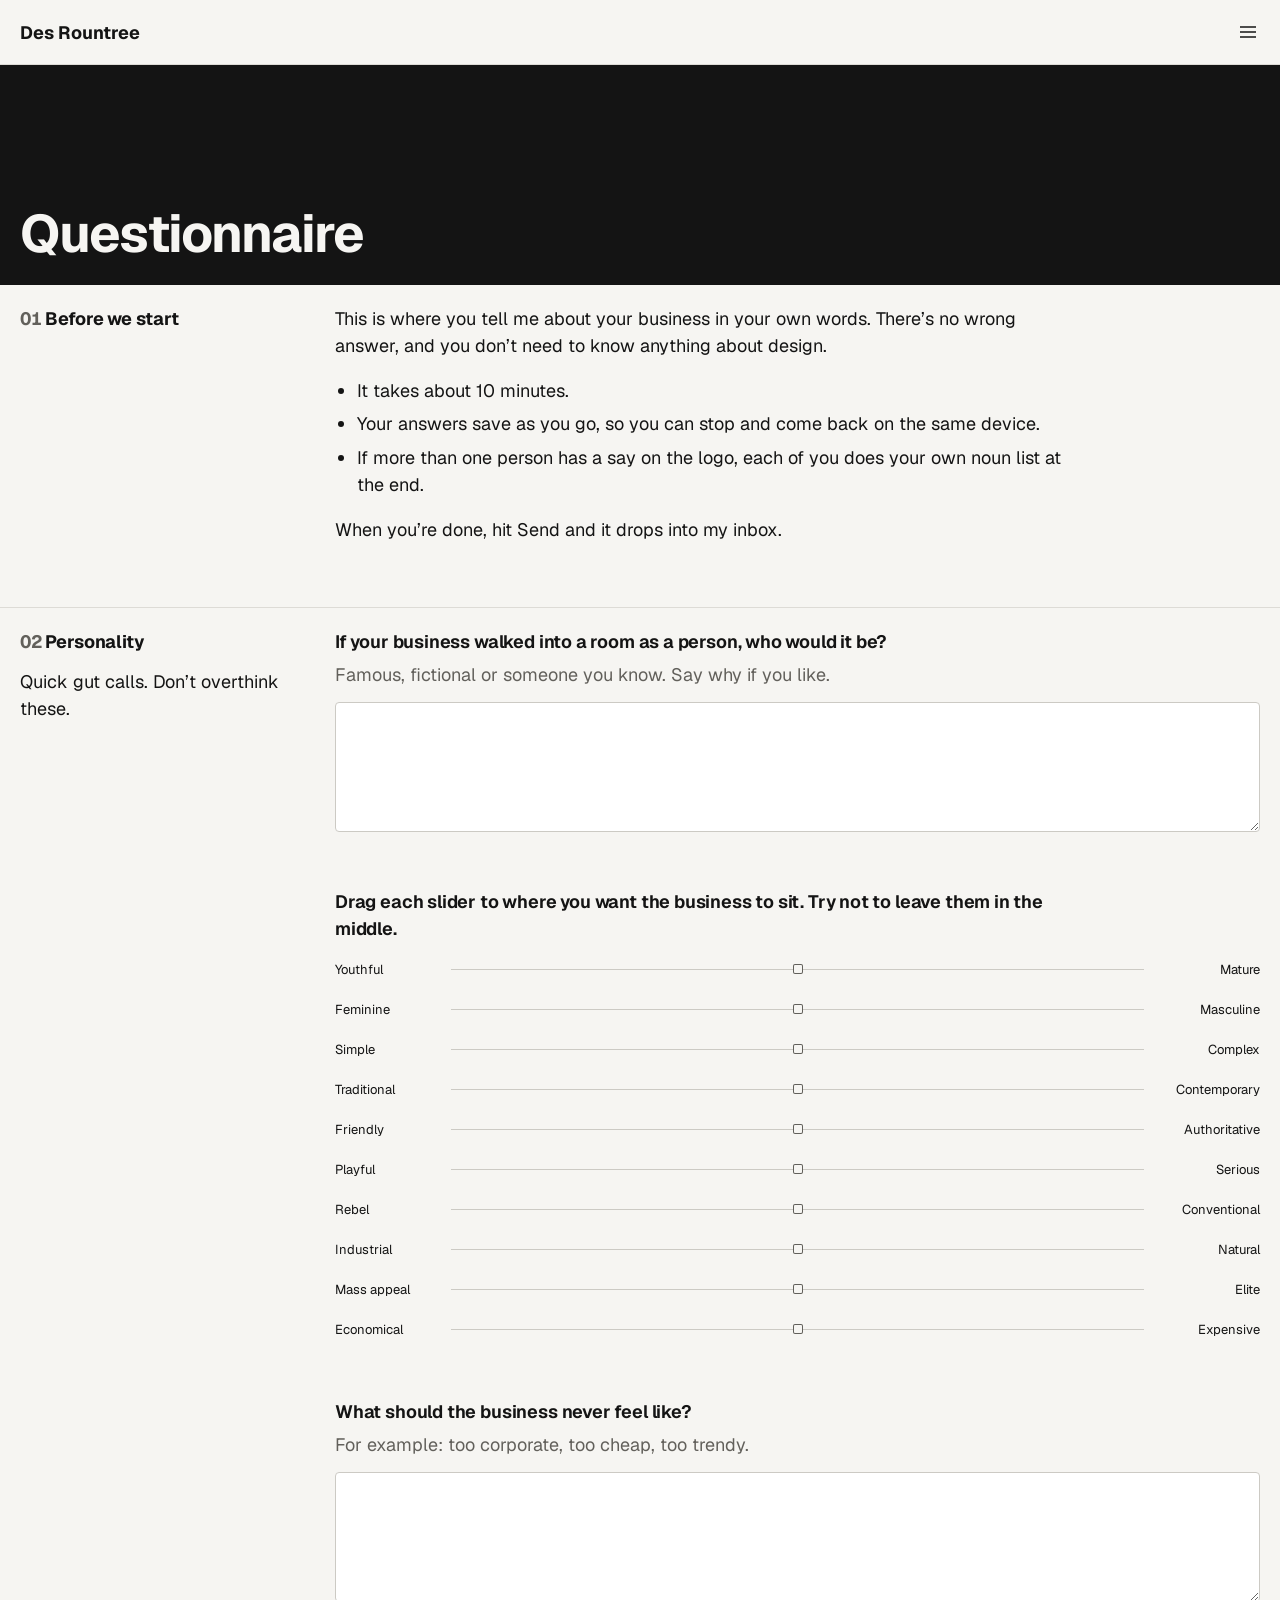
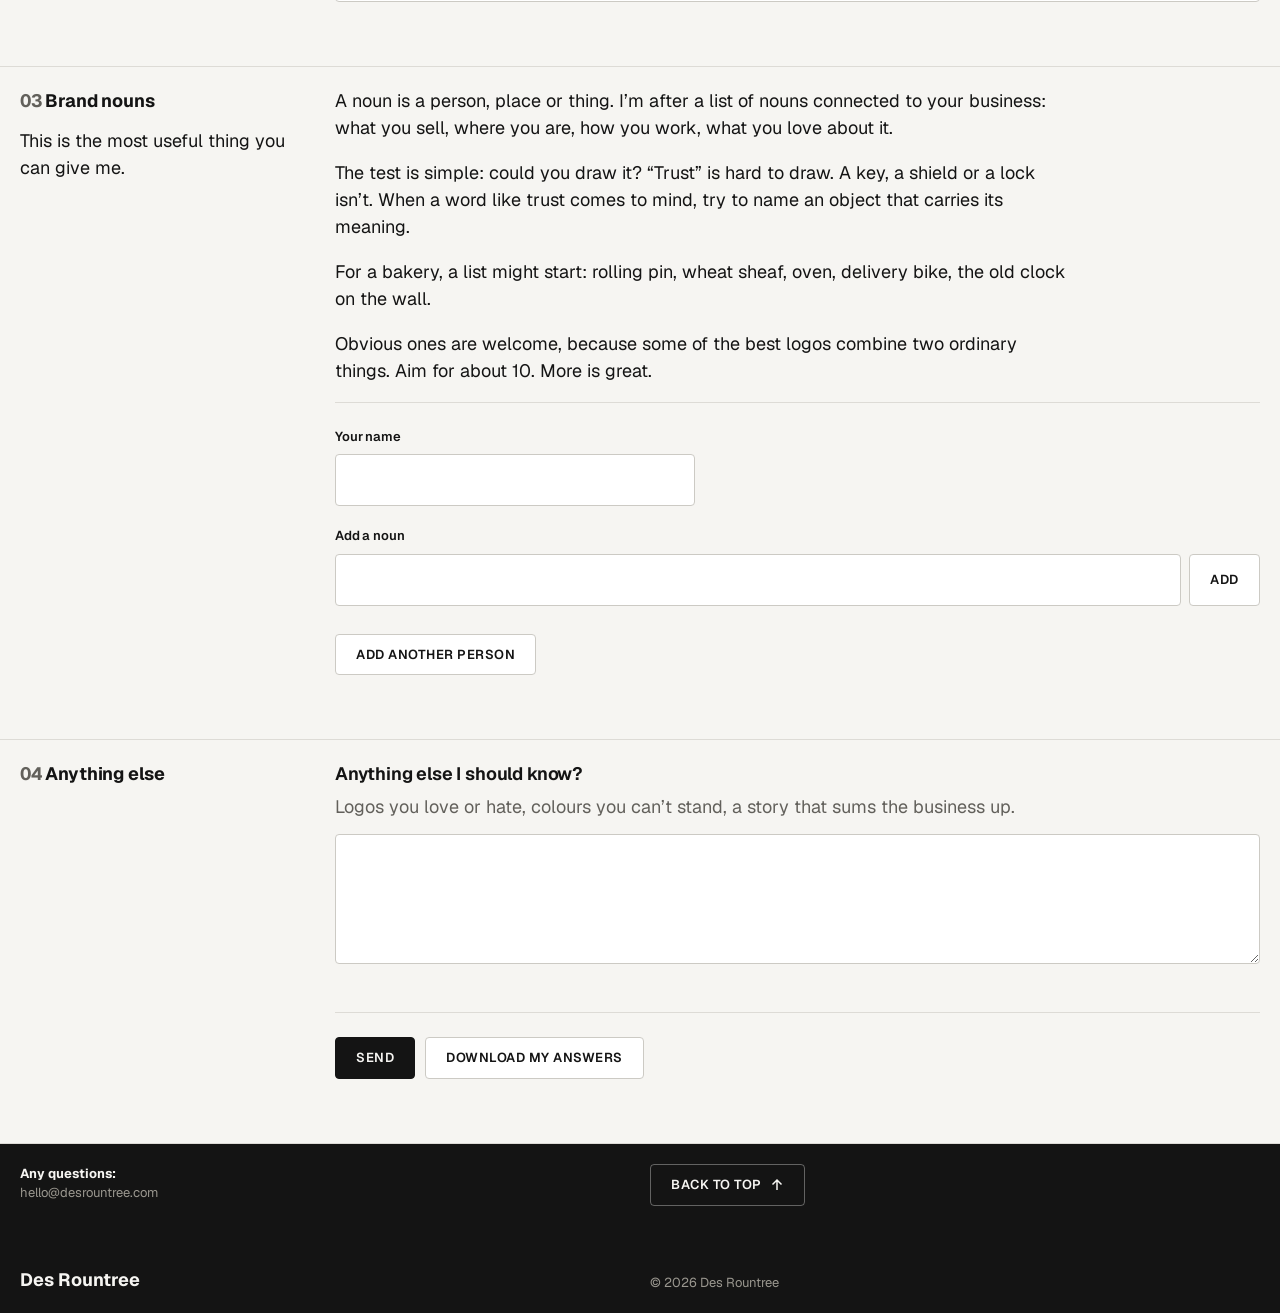
==== commit 773967c0: "Answers in the guidelines' own style (gauntlet, 3 blind rounds) Answers as the sidebar's active row " ====
--- a/homework.html
+++ b/homework.html
@@ -18,7 +18,7 @@
 <section class="row q-chapter" id="anything-else"><div class="wrap grid"><div class="row__text"><h2><span class="q-chapter__num">04</span> Anything else</h2></div><div class="row__block q-steps"><div class="q-step" data-step tabindex="-1"><div class="q-field"><label class="q-label" for="q-anything-else">Anything else I should know?</label><p class="q-hint" id="q-anything-else-hint">Logos you love or hate, colours you can’t stand, a story that sums the business up.</p><textarea id="q-anything-else" name="anything-else" rows="4" aria-describedby="q-anything-else-hint"></textarea></div><div class="q-send"><div class="q-send__buttons"><button type="button" class="btn btn--solid" data-send>Send</button><button type="button" class="btn" data-download>Download my answers</button></div><p class="q-status" role="status" aria-live="polite"></p><p class="q-contact">Any questions: <a href="mailto:hello@desrountree.com">hello@desrountree.com</a></p></div></div></div></div></section>
 </form>
 <section class="row q-thanks" id="q-thanks" hidden><div class="wrap grid"><div class="row__block q-steps"><p class="q-thanks__text">Thanks, that’s with me now. I’ll be in touch.</p></div></div></section>
-<nav class="q-stepper" aria-label="Questions"><button type="button" class="btn" data-back>Back</button><span class="q-stepper__mid"><span class="q-stepper__count" aria-live="polite"></span><span class="q-saved"></span></span><button type="button" class="btn btn--solid" data-next>Next</button></nav>
+<nav class="q-stepper" aria-label="Questions"><button type="button" class="btn" data-back><svg viewBox="0 0 18 18" fill="none" stroke="currentColor" stroke-width="1.5" aria-hidden="true"><path d="M3 9h12M10 4l5 5-5 5"/></svg>Back</button><span class="q-stepper__mid"><span class="q-stepper__count" aria-live="polite"></span><span class="q-saved"></span></span><button type="button" class="btn btn--solid" data-next>Next<svg viewBox="0 0 18 18" fill="none" stroke="currentColor" stroke-width="1.5" aria-hidden="true"><path d="M3 9h12M10 4l5 5-5 5"/></svg></button></nav>
 <footer class="footer"><div class="wrap"><div class="footer__row"><div class="footer__contact"><div><h3>Any questions:</h3><a href="mailto:hello@desrountree.com">hello@desrountree.com</a></div></div><a class="btn btn--dark footer__back" href="#page-header">Back to top<svg viewBox="0 0 14 14" fill="none" stroke="currentColor" stroke-width="1.5" aria-hidden="true"><path d="M7 12V2M2.5 6.5L7 2l4.5 4.5"/></svg></a></div><div class="footer__row"><div class="footer__logo"><span class="logo-text">Des Rountree</span></div><p class="footer__rights">© 2026 Des Rountree</p></div></div></footer>
 </main>
 <script type="application/json" id="q-data">{"mode": "homework", "heading": "Questionnaire answers", "file": "questionnaire-answers", "subject": "Questionnaire answers", "send": {"endpoint": "https://api.web3forms.com/submit", "fields": {"access_key": "7a943095-b87e-4034-aff5-a82986df2233", "from_name": "Questionnaire"}, "subject_field": "subject"}, "nudge_words": ["trust", "quality", "value", "heritage", "luxury", "honest", "premium", "classic", "modern"], "strings": {"send": "Send", "download": "Download my answers", "meeting_download": "Download answers", "sending": "Sending...", "thanks": "Thanks, that’s with me now. I’ll be in touch.", "failed": "That didn’t go through. Download your answers and email them to hello@desrountree.com instead.", "sent_before": "Sent. Change anything and send it again if you like.", "downloaded": "Downloaded as {file}.", "saved": "Saved", "next": "Next", "back": "Back", "step": "{n} of {total}", "your_name": "Your name", "extra_name": "Name", "add_noun": "Add a noun", "add": "Add", "another": "Add another person", "remove_person": "Remove this person", "remove_confirm": "Remove {name} and their list?", "duplicate": "“{word}” is already on the list.", "remove_noun": "Remove {noun}", "count_one": "1 noun", "count": "{n} nouns", "nudge": "“{word}” is hard to draw. Keep it, and add an object that says it to you.", "no_answer": "(no answer)", "not_set": "not set", "slider_key": "0 is the left word, 100 the right word"}, "cross": "<svg viewBox=\"0 0 12 12\" fill=\"none\" stroke=\"currentColor\" stroke-width=\"1.5\" aria-hidden=\"true\"><path d=\"M3 3l6 6M9 3L3 9\"/><\/svg>", "chapters": [{"n": 1, "title": "Before we start", "questions": []}, {"n": 2, "title": "Personality", "questions": [{"id": "person", "type": "long", "label": "If your business walked into a room as a person, who would it be?", "options": [], "other": "", "pairs": []}, {"id": "sliders", "type": "sliders", "label": "Drag each slider to where you want the business to sit. Try not to leave them in the middle.", "options": [], "other": "", "pairs": [["Youthful", "Mature"], ["Feminine", "Masculine"], ["Simple", "Complex"], ["Traditional", "Contemporary"], ["Friendly", "Authoritative"], ["Playful", "Serious"], ["Rebel", "Conventional"], ["Industrial", "Natural"], ["Mass appeal", "Elite"], ["Economical", "Expensive"]]}, {"id": "never", "type": "long", "label": "What should the business never feel like?", "options": [], "other": "", "pairs": []}]}, {"n": 3, "title": "Brand nouns", "questions": [{"id": "nouns", "type": "nouns", "label": "Brand nouns", "options": [], "other": "", "pairs": []}]}, {"n": 4, "title": "Anything else", "questions": [{"id": "anything-else", "type": "long", "label": "Anything else I should know?", "options": [], "other": "", "pairs": []}]}]}</script>
--- a/css/guidelines.css
+++ b/css/guidelines.css
@@ -278,7 +278,7 @@
 .footer__row { display: grid; grid-template-columns: 1fr 1fr; gap: var(--row-gap); align-items: start; }
 .footer__contact { display: grid; gap: 14px; font-size: var(--fs-chrome); line-height: 1.5; }
 .footer__contact h3 { font-size: var(--fs-chrome); font-weight: 700; }
-.footer__contact a, .footer__contact p { color: var(--c-footer-muted); text-decoration: none; }
+.footer__contact a, .footer__contact p { color: var(--c-footer-muted); text-decoration: none; overflow-wrap: anywhere; }  /* a long email wraps rather than pushing Back to top off a phone */
 .footer__contact a:hover { color: var(--c-footer-text); }
 .footer__logo { color: var(--c-footer-text); }
 .footer__logo img, .footer__logo svg { height: 35px; width: auto; max-width: 200px; object-fit: contain; object-position: left center; }
--- a/css/questionnaire.css
+++ b/css/questionnaire.css
@@ -16,7 +16,10 @@
 .q-chapter__num { color: var(--c-muted); font-variant-numeric: tabular-nums; }
 .q-intro { margin-top: .6em; }
 .q-chapter .grid { padding-bottom: 64px; }
-.q-steps { display: grid; gap: 56px; max-width: 760px; }
+.q-steps { display: grid; gap: 56px; }
+/* every block takes the full tracks, as the reference's blocks do; only running text keeps a measure: its 80%, like the intro's */
+@media screen and (min-width: 810px) { .q-text, .q-bullets, .q-label, .q-hint { max-width: 80%; } }
+.q-page .q-step:focus, .q-page .q-step:focus-visible { outline: none; }   /* Next moves focus to the screen, not a frame round it */
 .q-step { min-width: 0; outline: none; }
 .q-text + .q-text, .q-text + .q-bullets, .q-bullets + .q-text, .q-text + .q-field { margin-top: 1em; }
 .q-bullets { list-style: disc; padding-left: 1.2em; }
@@ -41,29 +44,27 @@
 .qform textarea:hover, .qform input[type="text"]:hover { border-color: var(--c-muted); }
 .qform textarea:focus, .qform input[type="text"]:focus { border-color: var(--c-ink); outline: none; }
 .q-page :focus-visible { outline: 2px solid var(--c-ink); outline-offset: 2px; }
-.qform textarea:focus-visible, .qform input[type="text"]:focus-visible { outline: 1px solid var(--c-ink); outline-offset: 0; }
+.qform textarea:focus-visible, .qform input[type="text"]:focus-visible { outline: none; }   /* the ink border alone: the site draws no 2px line */
 
-/* ---- Chips: pick one (radio) or tick any (checkbox) ------------------------- */
-.q-chips { display: flex; flex-wrap: wrap; gap: 8px; }
-.q-chip { position: relative; display: inline-flex; }
+/* ---- Answers: the sidebar's active row on the reference's two-column list grid (gauntlet, 26 Sep) ---------
+   Labels in the menu's own dark regular weight; a pick gets the menu's hairline box, white surface and bold. No fill.
+   Tick-all answers carry the tone slider's square marker (hollow, then filled), so one-versus-many shows at a glance. */
+.q-chips { display: grid; grid-template-columns: repeat(2, minmax(0, 1fr)); gap: 4px var(--row-gap); }
+.q-chip { position: relative; display: flex; margin-left: -12px; min-width: 0; }   /* label text lines up with the column, the box sits outside it, as in the menu */
 .q-chip input { position: absolute; inset: 0; width: 100%; height: 100%; margin: 0; opacity: 0; cursor: pointer; }
 .q-chip span {
-  display: inline-flex; align-items: center; min-height: 44px; padding: 10px 18px;
-  background: var(--c-surface); border: 1px solid var(--c-panel-border); border-radius: var(--radius-button);
-  font-size: max(var(--fs-chrome), 15px); line-height: 1.2;
-  transition: border-color .15s, background .15s, color .15s;
+  display: flex; align-items: center; width: 100%; min-height: 34px; padding: 8px 12px;
+  border: 1px solid transparent; border-radius: var(--radius-button);
+  font-size: var(--fs-chrome); line-height: 1.2; color: var(--c-ink);
 }
-@media (hover: hover) { .q-chip:hover span { border-color: var(--c-ink); } }
-.q-chip input:checked + span { background: var(--c-ink); color: var(--c-ground); border-color: var(--c-ink); }
+@media (hover: hover) { .q-chip:hover span { text-decoration: underline; text-underline-offset: 3px; } }
+.q-chips--ticks .q-chip span::before {   /* the slider's marker: 10px, 2px corner; hollow until ticked */
+  content: ""; flex: none; width: 10px; height: 10px; margin-right: 10px; border-radius: 2px;
+  background: var(--c-ground); box-shadow: inset 0 0 0 1px var(--c-muted);
+}
+.q-chips--ticks .q-chip input:checked + span::before { background: var(--c-accent); box-shadow: none; }
+.q-chip input:checked + span { border-color: var(--c-panel-border); background: var(--c-surface); color: var(--c-ink); font-weight: 600; text-decoration: none; }
 .q-chip input:focus-visible + span { outline: 2px solid var(--c-ink); outline-offset: 2px; }
-.q-chips--ticks .q-chip span::before {
-  content: ""; width: 12px; height: 12px; margin-right: 10px; flex: none;
-  border: 1px solid currentColor; border-radius: 2px;
-}
-.q-chips--ticks .q-chip input:checked + span::before {
-  background: currentColor;
-  box-shadow: inset 0 0 0 2px var(--c-ink);
-}
 .qform textarea.q-other { margin-top: 12px; min-height: 3em; }
 
 /* ---- Sliders: the Tone of Voice sliders, now draggable ---------------------- */
@@ -87,11 +88,11 @@
 .q-nounlist { display: flex; flex-wrap: wrap; gap: 8px; margin-bottom: 10px; }
 .q-nounlist:empty { display: none; }
 .q-noun {
-  display: inline-flex; align-items: center; gap: 2px; min-height: 44px; padding: 4px 4px 4px 16px;
+  display: inline-flex; align-items: center; gap: 2px; padding: 2px 2px 2px 16px;   /* the button's height */
   background: var(--c-surface); border: 1px solid var(--c-panel-border); border-radius: var(--radius-button);
   font-size: max(var(--fs-chrome), 15px); line-height: 1.2;
 }
-.q-noun.is-nudged { border-style: dashed; border-color: var(--c-muted); }
+.q-noun.is-nudged { color: var(--c-muted); }   /* hard to draw: the label greys, the note below says why */
 .q-noun__remove { position: relative; width: 36px; height: 36px; display: inline-flex; align-items: center; justify-content: center; border-radius: 2px; color: var(--c-muted); }
 .q-noun__remove::after { content: ""; position: absolute; inset: -4px; }   /* a 44px target */
 @media (hover: hover) { .q-noun__remove:hover { color: var(--c-ink); background: var(--c-ground); } }
@@ -99,7 +100,7 @@
 .q-count { margin-bottom: 16px; font-size: var(--fs-chrome); color: var(--c-muted); }
 .q-count:empty { display: none; }
 .q-nudge { margin-bottom: 16px; padding: 12px 14px; background: var(--c-surface); border: 1px solid var(--c-rule); }   /* the guidelines card look */
-.q-link { font-size: var(--fs-chrome); color: var(--c-muted); text-decoration: underline; text-underline-offset: 3px; padding: 12px 0; }
+.q-link { font-size: var(--fs-chrome); color: var(--c-muted); text-decoration: none; padding: 12px 0; }   /* grey, never underlined, as the sidebar's section links */
 @media (hover: hover) { .q-link:hover { color: var(--c-ink); } }
 .q-person__remove { margin-top: 10px; }
 .q-another { margin-top: 28px; }
@@ -113,7 +114,8 @@
 .q-status { margin-top: 14px; }
 .q-status:empty { display: none; }
 .q-contact { margin-top: 18px; font-size: var(--fs-chrome); color: var(--c-muted); }
-.q-contact a { color: var(--c-ink); }
+.q-contact a { color: var(--c-ink); text-decoration: none; }
+body:not(.is-stepped) .q-contact { display: none; }   /* the footer says it just below; the phone's last screen has no footer, so it stays there */
 .q-saved { font-size: var(--fs-chrome); color: var(--c-muted); }
 .q-saved:empty { display: none; }
 .q-thanks .grid { padding-top: 48px; padding-bottom: 160px; }
@@ -123,6 +125,9 @@
 /* ---- Phone: one question per screen ------------------------------------------ */
 .q-stepper { display: none; }
 @media screen and (max-width: 809.98px) {
+  .q-chips { grid-template-columns: 1fr; }                  /* one answer a line, as the phone menu is */
+  .q-chip { margin-left: 0; }                               /* the box starts on the fields' edge */
+  .q-chip span { min-height: 44px; }
   .q-range, .q-range__pad { top: -22px; height: 44px; }   /* a finger-sized target around the line */
   .q-steps { gap: 48px; }
   .q-chapter .grid { padding-bottom: 48px; }
@@ -141,6 +146,7 @@
   background: var(--c-ground); border-top: 1px solid var(--c-rule);
 }
 body.is-stepped .q-stepper .btn { min-width: 96px; justify-content: center; }
+.q-stepper [data-back] svg { transform: rotate(180deg); }   /* as the previous link turns it */
 .q-stepper .btn[hidden] { display: inline-flex !important; visibility: hidden; }   /* keeps the count centred on the first and last screens */
 /* the screen carries on below the bar: fade into it, so the cut reads as "more", not "the end" */
 body.is-stepped.has-more .q-stepper::before {
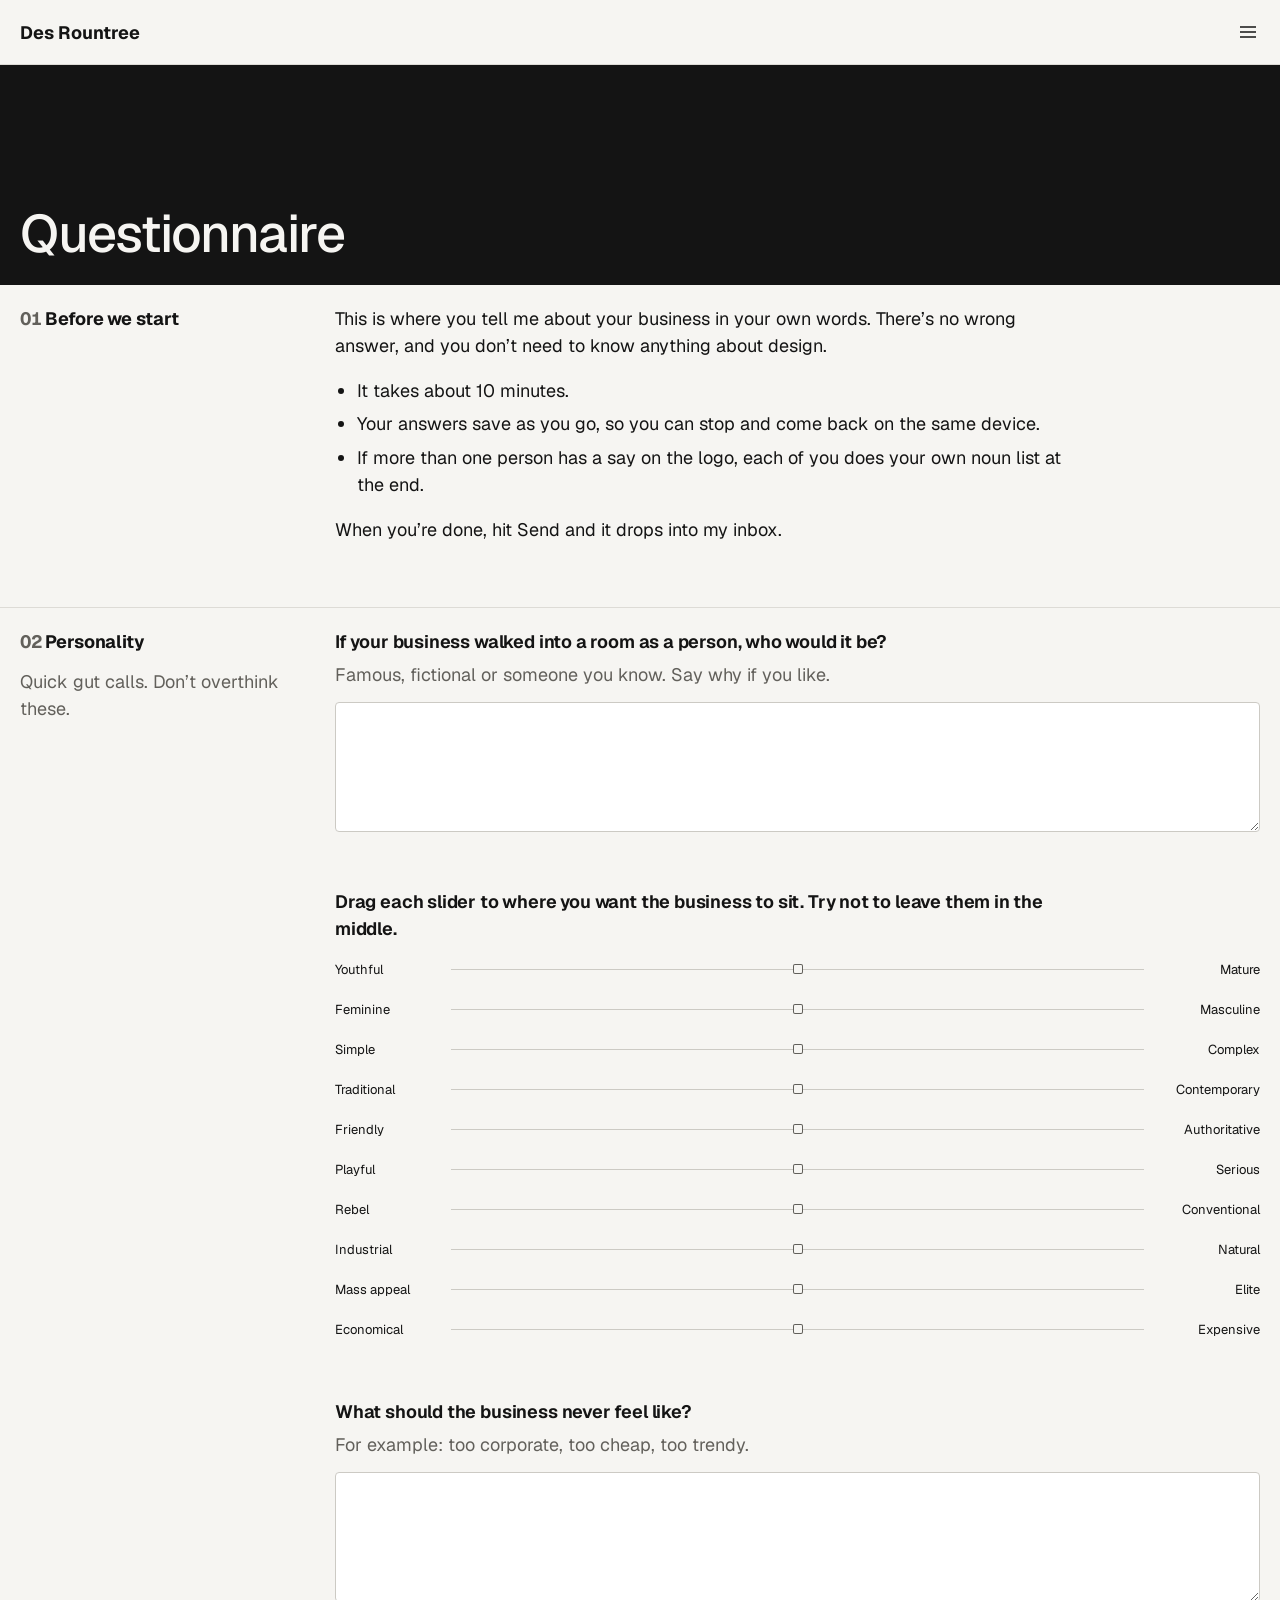
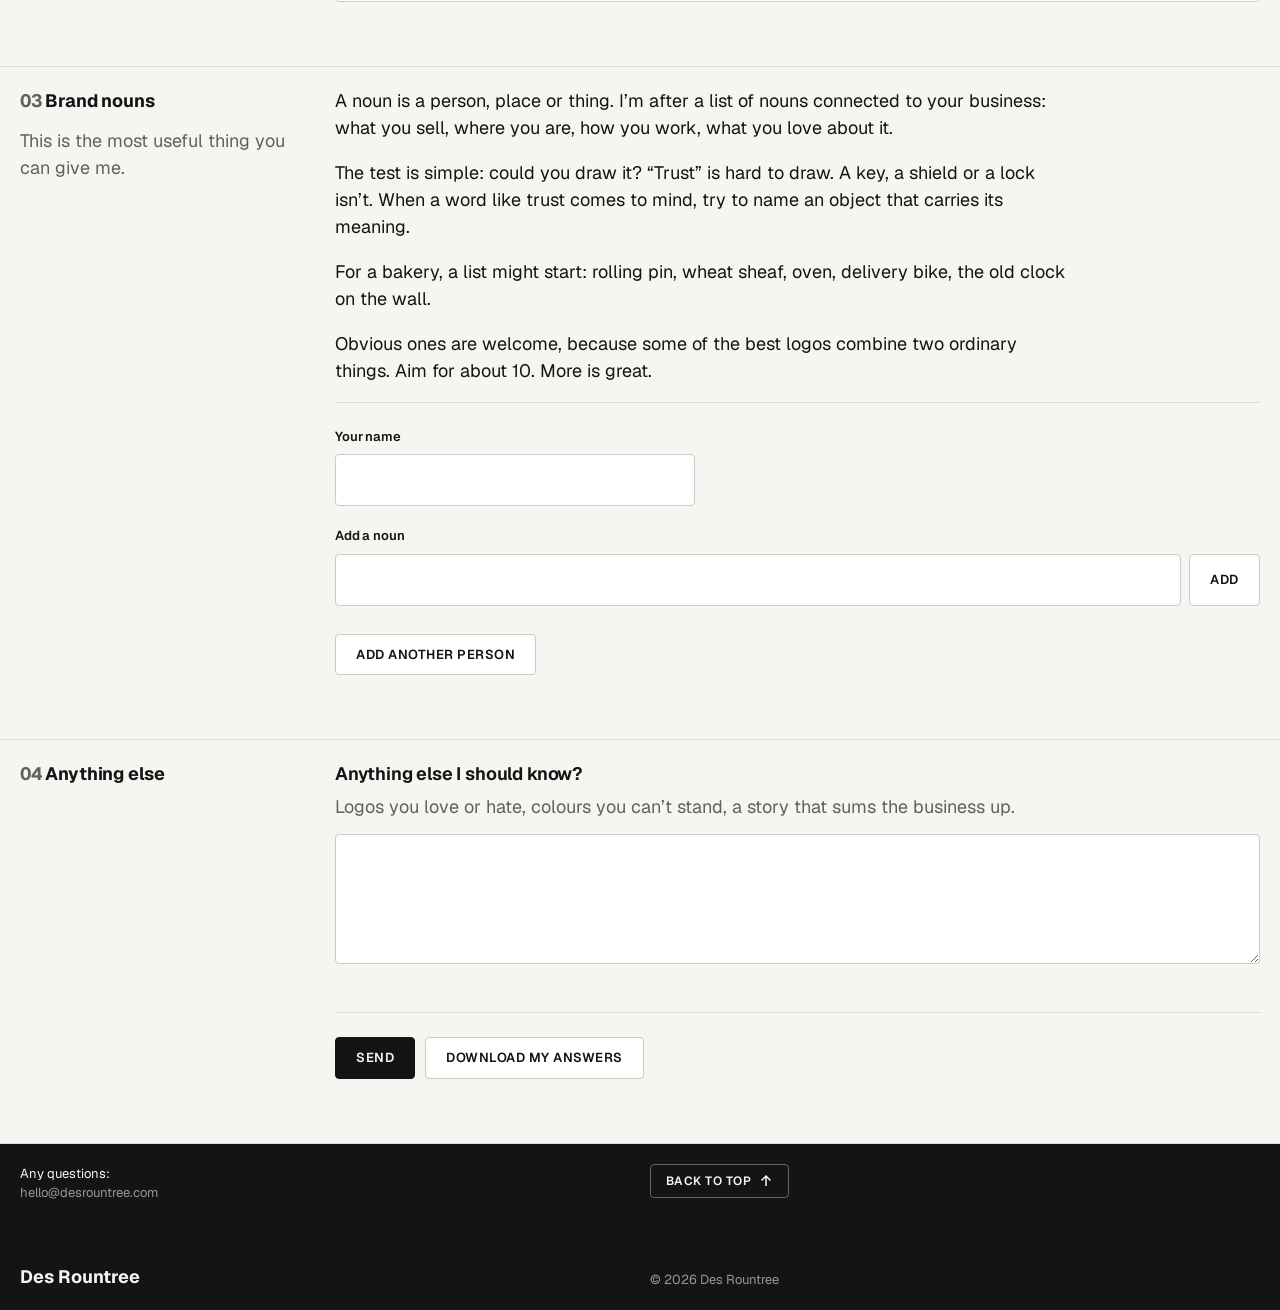
==== commit 22f97c91: "Header ends on the rule under the title, as the guidelines' chapter pages; Saved sits on the title l" ====
--- a/homework.html
+++ b/homework.html
@@ -10,7 +10,30 @@
 <body class="q-page q-page--homework">
 <aside class="sidebar" id="sidebar"><div class="topbar"><a class="sidebar__logo" href="#page-header"><span class="logo-text">Des Rountree</span></a><button class="menu-toggle" aria-expanded="false" aria-controls="sidebar-panel" aria-label="Menu"><svg class="icon-open" viewBox="0 0 22 22" fill="none" stroke="currentColor" stroke-width="1.6" aria-hidden="true"><path d="M3 6h16M3 11h16M3 16h16"/></svg><svg class="icon-close" viewBox="0 0 22 22" fill="none" stroke="currentColor" stroke-width="1.6" aria-hidden="true"><path d="M5 5l12 12M17 5L5 17"/></svg></button></div><div class="sidebar__panel" id="sidebar-panel"><div class="docmeta"><p class="docmeta__title">Questionnaire</p><p class="q-saved" aria-live="polite"></p></div><nav class="nav" aria-label="Chapters"><ul><li class="nav__item is-active is-expanded"><div class="nav__head"><a class="nav__row" href="#page-header" aria-current="page"><span class="nav__num">01</span><span class="nav__sep">/</span><span class="nav__label">Questionnaire</span></a><button class="nav__chev" aria-expanded="true" aria-label="Show chapters"><svg viewBox="0 0 12 12" fill="none" stroke="currentColor" stroke-width="1.5" aria-hidden="true"><path d="M2 4.5l4 4 4-4"/></svg></button></div><ul class="nav__sub"><li><a href="#before-we-start">Before we start</a></li><li><a href="#personality">Personality</a></li><li><a href="#brand-nouns">Brand nouns</a></li><li><a href="#anything-else">Anything else</a></li></ul></li></ul></nav></div></aside>
 <main class="content" id="main">
-<header class="page-header" id="page-header"><div class="wrap"><h1>Questionnaire</h1></div></header>
+<script>/* chapter-header.js: desktop, every page but the first. The coloured header ends exactly on the rule under the
+   document details (Brand Guidelines, Last updated, Version), Des, 30 Sep 2026. That rule moves with the logo, the
+   title lines and the type scale, so it is measured, not fixed. build.py, logofiles.py and questionnaire.py write this in just above
+   the header, so it runs before the header is first painted. It sets --header-h on <main>, which the header reads.
+   Without JavaScript, and on tablet and phone, the header keeps the value in tokens.css. The first page's header
+   ends on the menu's rule instead (home-header.js). */
+(function () {
+  var main = document.getElementById('main');
+  var sidebar = document.getElementById('sidebar');
+  var meta = sidebar && sidebar.querySelector('.docmeta');
+  if (!main || !meta || !window.matchMedia) return;
+  var desktop = window.matchMedia('(min-width: 1400px)');
+  function fit() {
+    if (!desktop.matches) { main.style.removeProperty('--header-h'); return; }
+    var rule = meta.getBoundingClientRect().bottom - sidebar.getBoundingClientRect().top + sidebar.scrollTop;
+    var top = main.getBoundingClientRect().top + window.pageYOffset;   // the header is the first thing in <main>
+    main.style.setProperty('--header-h', (rule - top) + 'px');
+  }
+  fit();
+  if (desktop.addEventListener) desktop.addEventListener('change', fit); else if (desktop.addListener) desktop.addListener(fit);
+  if (document.fonts && document.fonts.addEventListener) document.fonts.addEventListener('loadingdone', fit);
+  if (document.fonts && document.fonts.ready) document.fonts.ready.then(fit);
+  window.addEventListener('load', fit);
+})();</script><header class="page-header" id="page-header"><div class="wrap"><h1>Questionnaire</h1></div></header>
 <form class="qform" id="qform" novalidate autocomplete="off">
 <section class="row q-chapter" id="before-we-start"><div class="wrap grid"><div class="row__text"><h2><span class="q-chapter__num">01</span> Before we start</h2></div><div class="row__block q-steps"><div class="q-step" data-step tabindex="-1"><p class="q-text">This is where you tell me about your business in your own words. There’s no wrong answer, and you don’t need to know anything about design.</p><ul class="q-bullets"><li>It takes about 10 minutes.</li><li>Your answers save as you go, so you can stop and come back on the same device.</li><li>If more than one person has a say on the logo, each of you does your own noun list at the end.</li></ul><p class="q-text">When you’re done, hit Send and it drops into my inbox.</p></div></div></div></section>
 <section class="row q-chapter" id="personality"><div class="wrap grid"><div class="row__text"><h2><span class="q-chapter__num">02</span> Personality</h2><p class="q-intro">Quick gut calls. Don’t overthink these.</p></div><div class="row__block q-steps"><div class="q-step" data-step tabindex="-1"><div class="q-field"><label class="q-label" for="q-person">If your business walked into a room as a person, who would it be?</label><p class="q-hint" id="q-person-hint">Famous, fictional or someone you know. Say why if you like.</p><textarea id="q-person" name="person" rows="4" aria-describedby="q-person-hint"></textarea></div></div><div class="q-step" data-step tabindex="-1"><fieldset class="q-field"><legend class="q-label">Drag each slider to where you want the business to sit. Try not to leave them in the middle.</legend><div class="sliders q-sliders"><div class="slider q-slider is-untouched" style="--v: 50%"><span class="slider__label" id="q-sliders-0-l">Youthful</span><span class="slider__track q-range-wrap"><input class="q-range" type="range" min="0" max="100" step="1" value="50" name="sliders-0" data-left="Youthful" data-right="Mature" aria-labelledby="q-sliders-0-l q-sliders-0-r"><span class="slider__fill"></span><span class="slider__marker"></span><span class="q-range__pad" aria-hidden="true"></span></span><span class="slider__label slider__label--right" id="q-sliders-0-r">Mature</span></div><div class="slider q-slider is-untouched" style="--v: 50%"><span class="slider__label" id="q-sliders-1-l">Feminine</span><span class="slider__track q-range-wrap"><input class="q-range" type="range" min="0" max="100" step="1" value="50" name="sliders-1" data-left="Feminine" data-right="Masculine" aria-labelledby="q-sliders-1-l q-sliders-1-r"><span class="slider__fill"></span><span class="slider__marker"></span><span class="q-range__pad" aria-hidden="true"></span></span><span class="slider__label slider__label--right" id="q-sliders-1-r">Masculine</span></div><div class="slider q-slider is-untouched" style="--v: 50%"><span class="slider__label" id="q-sliders-2-l">Simple</span><span class="slider__track q-range-wrap"><input class="q-range" type="range" min="0" max="100" step="1" value="50" name="sliders-2" data-left="Simple" data-right="Complex" aria-labelledby="q-sliders-2-l q-sliders-2-r"><span class="slider__fill"></span><span class="slider__marker"></span><span class="q-range__pad" aria-hidden="true"></span></span><span class="slider__label slider__label--right" id="q-sliders-2-r">Complex</span></div><div class="slider q-slider is-untouched" style="--v: 50%"><span class="slider__label" id="q-sliders-3-l">Traditional</span><span class="slider__track q-range-wrap"><input class="q-range" type="range" min="0" max="100" step="1" value="50" name="sliders-3" data-left="Traditional" data-right="Contemporary" aria-labelledby="q-sliders-3-l q-sliders-3-r"><span class="slider__fill"></span><span class="slider__marker"></span><span class="q-range__pad" aria-hidden="true"></span></span><span class="slider__label slider__label--right" id="q-sliders-3-r">Contemporary</span></div><div class="slider q-slider is-untouched" style="--v: 50%"><span class="slider__label" id="q-sliders-4-l">Friendly</span><span class="slider__track q-range-wrap"><input class="q-range" type="range" min="0" max="100" step="1" value="50" name="sliders-4" data-left="Friendly" data-right="Authoritative" aria-labelledby="q-sliders-4-l q-sliders-4-r"><span class="slider__fill"></span><span class="slider__marker"></span><span class="q-range__pad" aria-hidden="true"></span></span><span class="slider__label slider__label--right" id="q-sliders-4-r">Authoritative</span></div><div class="slider q-slider is-untouched" style="--v: 50%"><span class="slider__label" id="q-sliders-5-l">Playful</span><span class="slider__track q-range-wrap"><input class="q-range" type="range" min="0" max="100" step="1" value="50" name="sliders-5" data-left="Playful" data-right="Serious" aria-labelledby="q-sliders-5-l q-sliders-5-r"><span class="slider__fill"></span><span class="slider__marker"></span><span class="q-range__pad" aria-hidden="true"></span></span><span class="slider__label slider__label--right" id="q-sliders-5-r">Serious</span></div><div class="slider q-slider is-untouched" style="--v: 50%"><span class="slider__label" id="q-sliders-6-l">Rebel</span><span class="slider__track q-range-wrap"><input class="q-range" type="range" min="0" max="100" step="1" value="50" name="sliders-6" data-left="Rebel" data-right="Conventional" aria-labelledby="q-sliders-6-l q-sliders-6-r"><span class="slider__fill"></span><span class="slider__marker"></span><span class="q-range__pad" aria-hidden="true"></span></span><span class="slider__label slider__label--right" id="q-sliders-6-r">Conventional</span></div><div class="slider q-slider is-untouched" style="--v: 50%"><span class="slider__label" id="q-sliders-7-l">Industrial</span><span class="slider__track q-range-wrap"><input class="q-range" type="range" min="0" max="100" step="1" value="50" name="sliders-7" data-left="Industrial" data-right="Natural" aria-labelledby="q-sliders-7-l q-sliders-7-r"><span class="slider__fill"></span><span class="slider__marker"></span><span class="q-range__pad" aria-hidden="true"></span></span><span class="slider__label slider__label--right" id="q-sliders-7-r">Natural</span></div><div class="slider q-slider is-untouched" style="--v: 50%"><span class="slider__label" id="q-sliders-8-l">Mass appeal</span><span class="slider__track q-range-wrap"><input class="q-range" type="range" min="0" max="100" step="1" value="50" name="sliders-8" data-left="Mass appeal" data-right="Elite" aria-labelledby="q-sliders-8-l q-sliders-8-r"><span class="slider__fill"></span><span class="slider__marker"></span><span class="q-range__pad" aria-hidden="true"></span></span><span class="slider__label slider__label--right" id="q-sliders-8-r">Elite</span></div><div class="slider q-slider is-untouched" style="--v: 50%"><span class="slider__label" id="q-sliders-9-l">Economical</span><span class="slider__track q-range-wrap"><input class="q-range" type="range" min="0" max="100" step="1" value="50" name="sliders-9" data-left="Economical" data-right="Expensive" aria-labelledby="q-sliders-9-l q-sliders-9-r"><span class="slider__fill"></span><span class="slider__marker"></span><span class="q-range__pad" aria-hidden="true"></span></span><span class="slider__label slider__label--right" id="q-sliders-9-r">Expensive</span></div></div></fieldset></div><div class="q-step" data-step tabindex="-1"><div class="q-field"><label class="q-label" for="q-never">What should the business never feel like?</label><p class="q-hint" id="q-never-hint">For example: too corporate, too cheap, too trendy.</p><textarea id="q-never" name="never" rows="4" aria-describedby="q-never-hint"></textarea></div></div></div></div></section>
--- a/css/tokens.css
+++ b/css/tokens.css
@@ -48,6 +48,8 @@
   --c-surface:      #FFFFFF;  /* cards, buttons */
   --c-ink:          #141414;  /* main text */
   --c-muted:        #62605B;  /* secondary text */
+  --c-title:        var(--c-ink);    /* hierarchy by tone, not weight (Des, 30 Sep; the Design Conference teardown): titles at the dark end */
+  --c-body:         var(--c-muted);  /* supporting copy at the lighter end: 6:1 on the ground, 6.4:1 on white, passes AA */
   --c-rule:         #DDDBD6;  /* hairlines between rows */
   --c-panel-border: #CCCAC4;  /* border around image panels */
   --c-panel-fill:   #E9E7E2;  /* empty image placeholder */
@@ -71,8 +73,8 @@
   --gutter: 20px;
   --row-gap: 20px;
   --row-pad-bottom: 80px;
-  --header-h: 220px;        /* coloured header on every page but the first */
-  --header-h-home: 589px;   /* taller header on the first page */
+  --header-h: 220px;        /* coloured header on every page but the first (tablet, phone, no JavaScript); on desktop js/chapter-header.js ends it on the rule under the document details */
+  --header-h-home: 589px;   /* taller header on the first page (tablet, phone, no JavaScript); on desktop js/home-header.js ends it on the menu's bottom rule */
   --panel-ratio: 1.61;
   --topbar-h: 64px;
 }
--- a/css/guidelines.css
+++ b/css/guidelines.css
@@ -69,7 +69,7 @@
 .sidebar__panel { display: flex; flex-direction: column; flex: 1; }
 .docmeta { padding: var(--gutter); display: grid; gap: 4px; border-bottom: 1px solid var(--c-rule); }
 .docmeta p { font-size: var(--fs-chrome); line-height: 1.5; color: var(--c-muted); }
-.docmeta .docmeta__title { color: var(--c-ink); font-weight: 700; }
+.docmeta .docmeta__title { color: var(--c-title); font-weight: var(--weight-regular); }
 
 .nav { padding: 12px 8px; flex: 0 0 auto; border-bottom: 1px solid var(--c-rule); }
 .nav__item { margin-bottom: 0; }
@@ -105,7 +105,7 @@
    CONTENT COLUMN
    ========================================================================== */
 .content { padding-left: var(--sidebar-w); min-height: 100vh; }
-.wrap { max-width: var(--content-max); padding: 0 var(--gutter); }
+.wrap { max-width: var(--content-max); margin-inline: auto; padding: 0 var(--gutter); }  /* centred beside the sidebar on wide screens, as the reference (Des, 30 Sep) */
 
 /* ---- Coloured page header ----------------------------------------------- */
 .page-header {
@@ -116,7 +116,7 @@
 }
 .page-header--home { height: var(--header-h-home); }
 .page-header .wrap { width: 100%; padding-bottom: var(--gutter); }
-.page-header h1 { font-size: var(--fs-hero); line-height: 1.2; font-weight: 700; letter-spacing: -0.02em; }
+.page-header h1 { font-size: var(--fs-hero); line-height: 1.2; font-weight: var(--weight-medium); letter-spacing: -0.02em; }
 
 /* ---- Rows: the 4-track grid every section sits on ------------------------ */
 .row { border-bottom: 1px solid var(--c-rule); }
@@ -129,18 +129,18 @@
 }
 .row--intro .grid { padding-bottom: var(--row-pad-bottom); }
 .row__text { grid-column: 1; display: flex; flex-direction: column; gap: 3px; min-width: 0; }
-.row__text h3 { font-size: var(--fs-body); line-height: var(--lh-body); font-weight: 700; letter-spacing: -0.01em; }
-.row__text p { color: var(--c-ink); }
+.row__text h3 { font-size: var(--fs-body); line-height: var(--lh-body); font-weight: var(--weight-regular); color: var(--c-title); letter-spacing: -0.01em; }
+.row__text p { color: var(--c-body); }
 .row__text p + p { margin-top: .75em; }
 .row__block { grid-column: 2 / span 3; min-width: 0; }
 
-.row--intro h2 { grid-column: 1; font-size: var(--fs-h2); line-height: 1.2; font-weight: 700; letter-spacing: -0.01em; }
+.row--intro h2 { grid-column: 1; font-size: var(--fs-h2); line-height: 1.2; font-weight: var(--weight-medium); letter-spacing: -0.01em; }
 .row--intro .row__block { display: flex; flex-direction: column; align-items: flex-start; gap: var(--gutter); }
-.row--intro .row__block p { max-width: 80%; text-wrap: balance; }
+.row--intro .row__block p { max-width: 80%; text-wrap: balance; color: var(--c-body); }
 
 /* Spec lists inside the text column (Grid & Layout rows) */
 .speclist { margin-top: 1em; font-family: var(--font-mono); font-size: var(--fs-chrome); line-height: 1.6; color: var(--c-muted); }
-.speclist strong { display: block; color: var(--c-ink); font-weight: 600; }
+.speclist strong { display: block; color: var(--c-title); font-weight: var(--weight-regular); }
 .speclist + .speclist { margin-top: 1em; }
 
 /* ==========================================================================
@@ -149,13 +149,16 @@
 
 /* prose: optional sub-title + paragraphs */
 .prose { max-width: 80%; }
-.prose h4 { font-size: var(--fs-body); font-weight: 700; margin-bottom: 1em; }
+.prose h4 { font-size: var(--fs-body); font-weight: var(--weight-regular); color: var(--c-title); margin-bottom: 1em; }
+.prose p { color: var(--c-body); }
 .prose p + p { margin-top: 1em; }
+.row p strong, .row p b { font-weight: var(--weight-regular); color: var(--c-title); }  /* a key phrase stands out by tone, not weight */
 
 /* two-col: named items split into two columns */
 .twocol { display: grid; grid-template-columns: 1fr 1fr; gap: var(--row-gap); }
 .twocol__col { display: grid; gap: 1.5em; align-content: start; }
-.twocol__name { font-weight: 700; display: block; }
+.twocol__name { font-weight: var(--weight-regular); color: var(--c-title); display: block; }
+.twocol p { color: var(--c-body); }
 
 /* image panel: the workhorse (aspect 1.61, hairline border) */
 .panel {
@@ -174,8 +177,8 @@
   background: var(--c-surface); border: 1px solid var(--c-rule);
   padding: var(--gutter); display: flex; flex-direction: column; align-items: flex-start; gap: 8px;
 }
-.card h3 { font-size: var(--fs-body); font-weight: 700; }
-.card p { margin-bottom: 24px; }
+.card h3 { font-size: var(--fs-body); font-weight: var(--weight-regular); color: var(--c-title); }
+.card p { margin-bottom: 24px; color: var(--c-body); }
 .card .btn { margin-top: auto; }
 
 /* tone sliders */
@@ -194,7 +197,8 @@
 .keywords { display: flex; flex-direction: column; gap: 40px; }
 .keywords > div { display: flex; gap: var(--row-gap); align-items: flex-start; }
 .keywords > div > * { flex: 1 0 0; min-width: 0; }
-.keywords__word { display: block; font-size: var(--fs-word); line-height: 1.1; font-weight: var(--weight-medium); letter-spacing: -0.02em; }
+.keywords__word { display: block; font-size: var(--fs-word); line-height: 1.1; font-weight: var(--weight-medium); color: var(--c-title); letter-spacing: -0.02em; }
+.keywords p { color: var(--c-body); }
 
 /* type specimen */
 .specimen__family { font-size: calc(64px * (1 + (var(--type-scale) - 1) * 0.5)); line-height: 1.1; font-weight: var(--weight-regular); letter-spacing: -0.02em; overflow-wrap: break-word; }
@@ -210,7 +214,7 @@
 .hierarchy__level:has(.cta-preview) { align-items: center; }
 .hierarchy__sample { overflow-wrap: anywhere; min-width: 0; }
 .hierarchy__specs { display: grid; grid-template-columns: 190px 110px; gap: 24px; font-size: var(--fs-chrome); line-height: 1.6; }
-.hierarchy__specs strong { display: block; font-weight: 700; }
+.hierarchy__specs strong { display: block; font-weight: var(--weight-regular); color: var(--c-title); }
 .hierarchy__specs span { display: block; color: var(--c-muted); }
 .cta-preview {
   display: inline-flex; align-items: center; padding: 16px 28px; border-radius: var(--radius-pill);
@@ -225,7 +229,7 @@
   background: var(--sw); color: var(--sw-text);
   font-size: var(--fs-chrome); line-height: 1.5;
 }
-.swatch__name { font-weight: 700; font-family: var(--font-sans); }
+.swatch__name { font-weight: var(--weight-medium); font-family: var(--font-sans); }
 .swatch__values { font-family: var(--font-mono); white-space: nowrap; }
 .swatch--edge, .pairing--edge { box-shadow: inset 0 0 0 1px var(--c-rule); }
 
@@ -234,7 +238,7 @@
 .pairing {
   background: var(--pg); color: var(--pg-text); padding: var(--gutter);
   display: flex; flex-direction: column; justify-content: flex-start;
-  font-size: var(--fs-chrome); font-weight: 700; min-width: 0;
+  font-size: var(--fs-chrome); font-weight: var(--weight-medium); min-width: 0;
 }
 .pairing__swatch { flex: 1; display: flex; flex-direction: column; align-items: center; justify-content: center; }
 .pairing__circle {
@@ -260,7 +264,10 @@
 /* ==========================================================================
    PREVIOUS / NEXT + FOOTER
    ========================================================================== */
-.prevnext { display: flex; border-top: 1px solid var(--c-rule); margin-top: 160px; }
+.prevnext {  /* the grey runs full width; the top line, the divider and the titles sit on the centred content column, as the reference */
+  display: flex; border-top: 1px solid var(--c-rule); margin: 160px auto 0; max-width: var(--content-max);
+  background: var(--c-prevnext); box-shadow: 0 0 0 100vmax var(--c-prevnext); clip-path: inset(0 -100vmax);
+}
 .prevnext a {
   flex: 1 0 0; min-height: 130px; padding: var(--gutter);
   background: var(--c-prevnext); text-decoration: none;
@@ -268,7 +275,7 @@
 }
 .prevnext a + a { border-left: 1px solid var(--c-rule); }
 .prevnext a:hover { background: var(--c-rule); }
-.prevnext__title { font-size: var(--fs-h2); line-height: 1.2; font-weight: 700; letter-spacing: -0.01em; }
+.prevnext__title { font-size: var(--fs-h2); line-height: 1.2; font-weight: var(--weight-medium); letter-spacing: -0.01em; }
 .prevnext__hint { font-size: var(--fs-chrome); color: var(--c-muted); text-transform: uppercase; letter-spacing: .04em; }
 .prevnext svg { width: 18px; height: 18px; }
 .prevnext .is-prev svg { transform: rotate(180deg); }
@@ -277,13 +284,13 @@
 .footer .wrap { padding-top: var(--gutter); padding-bottom: var(--gutter); display: grid; gap: 60px; }
 .footer__row { display: grid; grid-template-columns: 1fr 1fr; gap: var(--row-gap); align-items: start; }
 .footer__contact { display: grid; gap: 14px; font-size: var(--fs-chrome); line-height: 1.5; }
-.footer__contact h3 { font-size: var(--fs-chrome); font-weight: 700; }
+.footer__contact h3 { font-size: var(--fs-chrome); font-weight: var(--weight-regular); }
 .footer__contact a, .footer__contact p { color: var(--c-footer-muted); text-decoration: none; overflow-wrap: anywhere; }  /* a long email wraps rather than pushing Back to top off a phone */
 .footer__contact a:hover { color: var(--c-footer-text); }
 .footer__logo { color: var(--c-footer-text); }
 .footer__logo img, .footer__logo svg { height: 35px; width: auto; max-width: 200px; object-fit: contain; object-position: left center; }
 .footer__rights { font-size: var(--fs-chrome); color: var(--c-footer-muted); align-self: end; }
-.footer__back { justify-self: start; }
+.footer__back { justify-self: start; min-height: 0; padding: 9px 15px; font-size: 12px; line-height: 14px; }  /* the reference's compact footer button: 34px tall, 10/16 inside a 1px outline, 12px label (Des, 30 Sep) */
 
 .changelog { font-size: var(--fs-chrome); line-height: 1.6; }
 .changelog li { display: grid; grid-template-columns: 7em 1fr; gap: 12px; padding: 8px 0; border-bottom: 1px solid var(--c-rule); }
--- a/css/questionnaire.css
+++ b/css/questionnaire.css
@@ -118,6 +118,7 @@
 body:not(.is-stepped) .q-contact { display: none; }   /* the footer says it just below; the phone's last screen has no footer, so it stays there */
 .q-saved { font-size: var(--fs-chrome); color: var(--c-muted); }
 .q-saved:empty { display: none; }
+.q-page .docmeta { grid-template-columns: 1fr auto; column-gap: var(--gutter); align-items: baseline; }   /* "Saved" sits on the title's line, so the rule under the document details never moves and the header stays on it (1 Oct) */
 .q-thanks .grid { padding-top: 48px; padding-bottom: 160px; }
 .q-thanks .q-steps { grid-column: 1 / -1; }
 .q-thanks__text { font-size: var(--fs-h2); line-height: 1.25; font-weight: 700; letter-spacing: -0.01em; }
